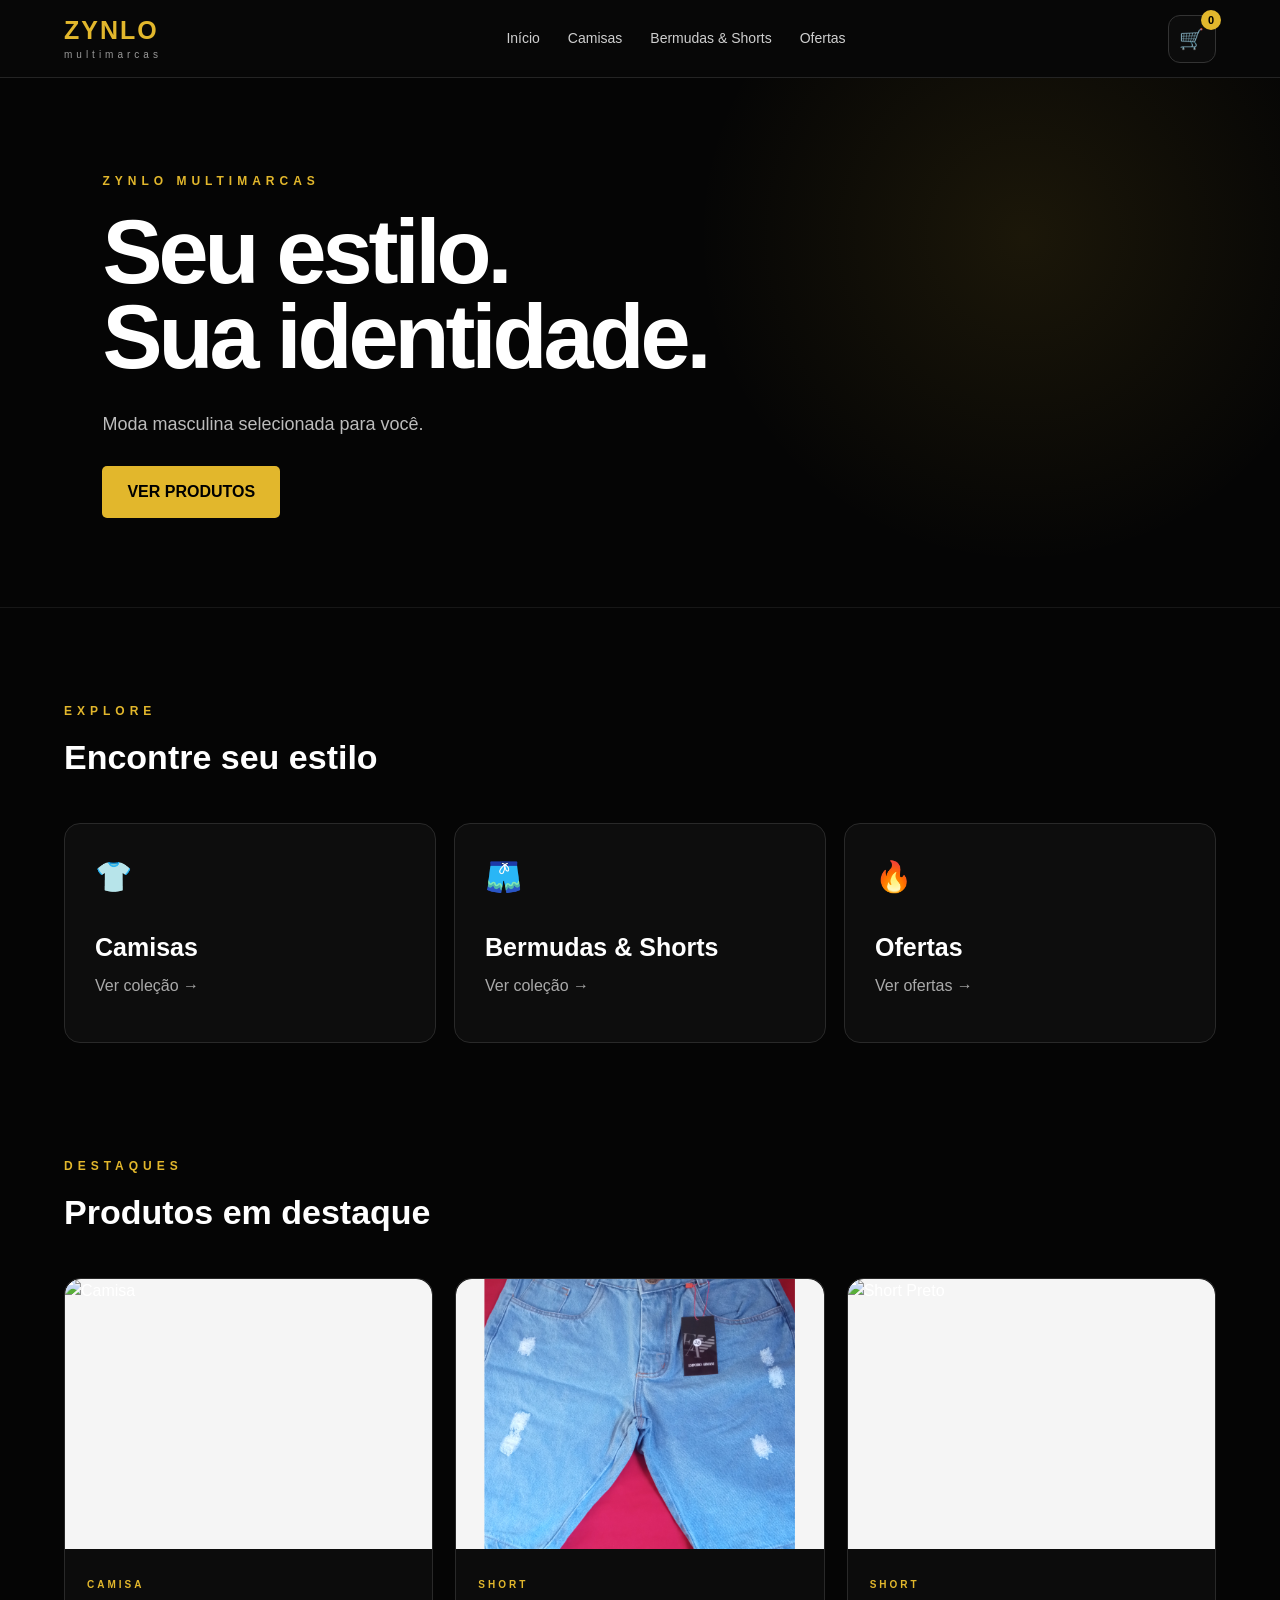
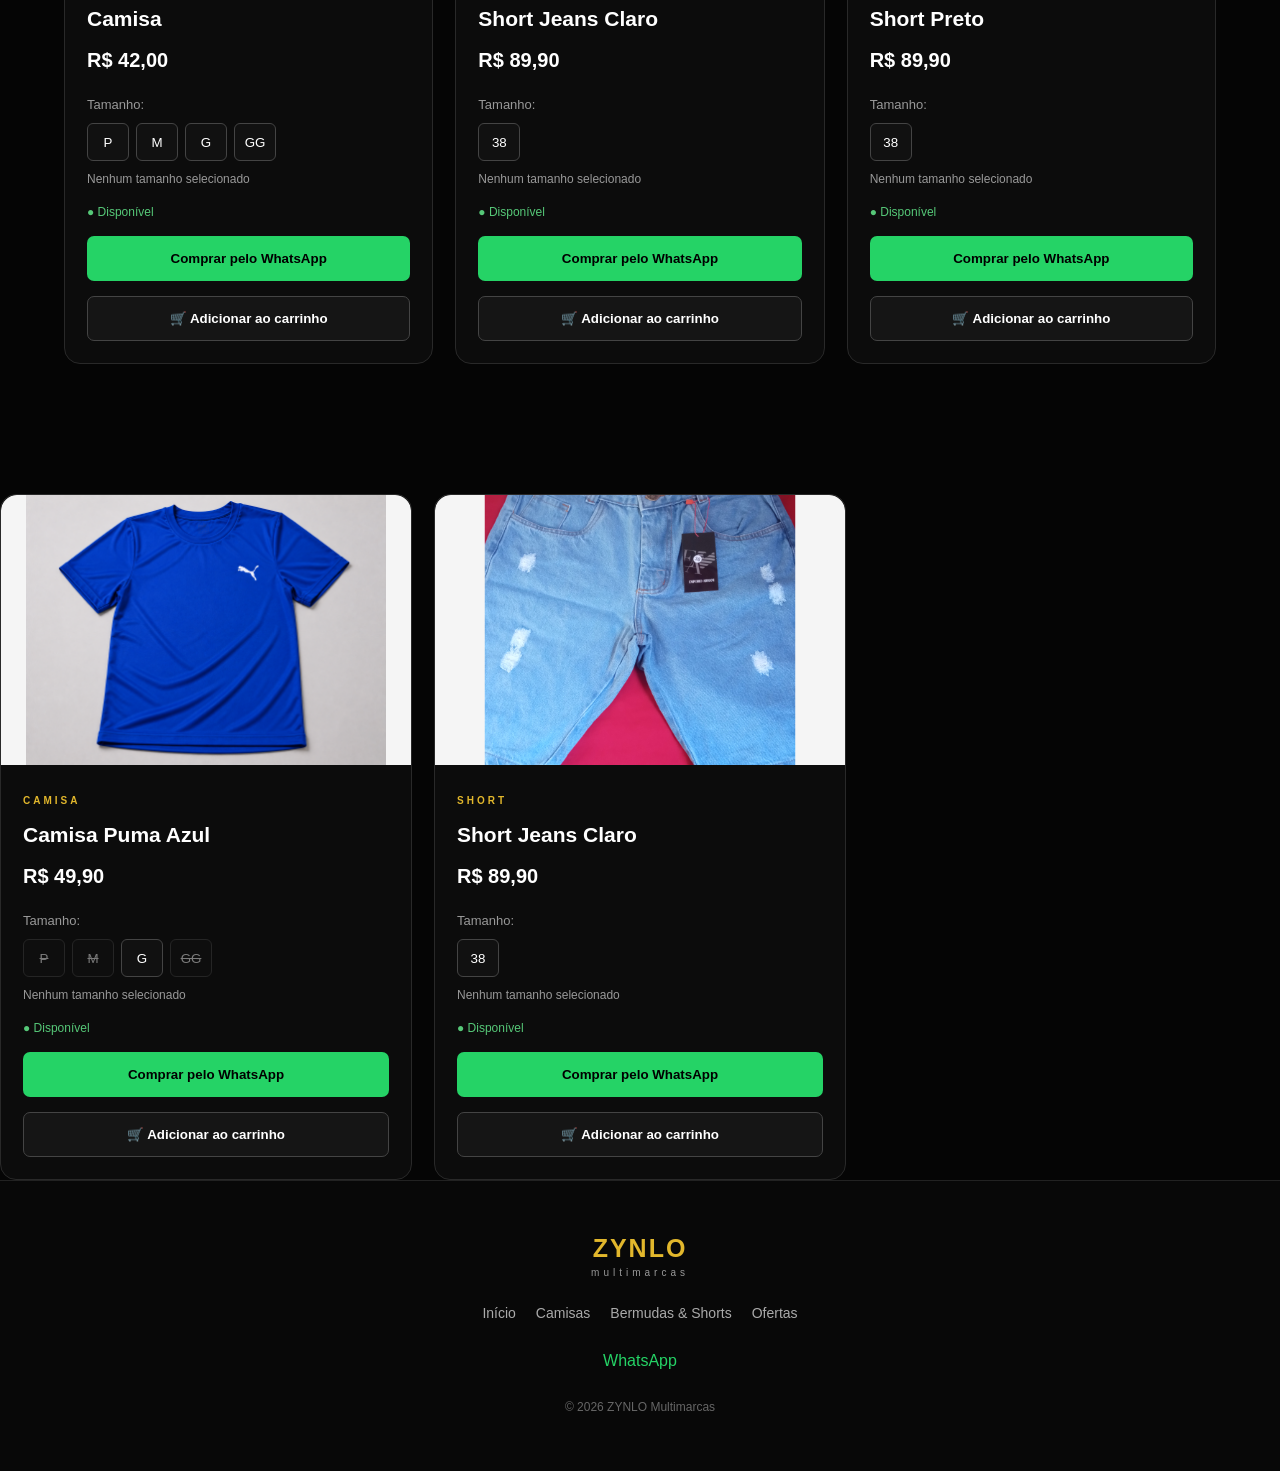
==== index.html @ 16038a13 "Update index.html" ====
<!DOCTYPE html>
<html lang="pt-BR">
<head>

    <meta charset="UTF-8">

    <meta
        name="viewport"
        content="width=device-width, initial-scale=1.0">

    <title>ZYNLO Multimarcas</title>

    <link rel="stylesheet" href="style.css">

</head>

<body>


<header class="topo">

    <a href="index.html" class="logo">

        <strong>ZYNLO</strong>

        <span>multimarcas</span>

    </a>


    <nav class="menu">

        <a href="index.html">
            Início
        </a>

        <a href="camisas.html">
            Camisas
        </a>

        <a href="bermudas.html">
            Bermudas & Shorts
        </a>

        <a href="ofertas.html">
            Ofertas
        </a>

    </nav>


    <button
        class="botao-carrinho"
        onclick="abrirCarrinho()">

        🛒

        <span id="contadorCarrinho">
            0
        </span>

    </button>

</header>


<main>


    <!-- HERO -->

    <section class="hero">

        <div class="hero-conteudo">

            <span class="mini-titulo">
                ZYNLO MULTIMARCAS
            </span>

            <h1>
                Seu estilo.<br>
                Sua identidade.
            </h1>

            <p>
                Moda masculina selecionada para você.
            </p>

            <a
                href="#produtos"
                class="botao-principal">

                VER PRODUTOS

            </a>

        </div>

    </section>



    <!-- CATEGORIAS -->

    <section class="secao">

        <div class="titulo-secao">

            <span>
                EXPLORE
            </span>

            <h2>
                Encontre seu estilo
            </h2>

        </div>


        <div class="categorias">


            <!-- CAMISAS -->

            <a
                href="camisas.html"
                class="categoria-card">

                <div class="icone">
                    👕
                </div>

                <h3>
                    Camisas
                </h3>

                <p>
                    Ver coleção →
                </p>

            </a>



            <!-- BERMUDAS -->

            <a
                href="bermudas.html"
                class="categoria-card">

                <div class="icone">
                    🩳
                </div>

                <h3>
                    Bermudas & Shorts
                </h3>

                <p>
                    Ver coleção →
                </p>

            </a>



            <!-- OFERTAS -->

            <a
                href="ofertas.html"
                class="categoria-card oferta-card">

                <div class="icone">
                    🔥
                </div>

                <h3>
                    Ofertas
                </h3>

                <p>
                    Ver ofertas →
                </p>

            </a>


        </div>

    </section>



    <!-- PRODUTOS EM DESTAQUE -->

    <section
    class="secao produtos-secao"
    id="produtos">

    <div class="titulo-secao">

        <span>
            DESTAQUES
        </span>

        <h2>
            Produtos em destaque
        </h2>

    </div>


    <div class="produtos-grid">


        <!-- CAMISA -->

        <article class="produto-card">

            <div class="produto-foto">

                <!-- TROQUE camisa.jpg PELA FOTO CORRETA -->
                <img
                    src="camisa.jpg"
                    alt="Camisa">

            </div>


            <div class="produto-info">

                <span class="produto-categoria">
                    CAMISA
                </span>

                <h3>
                    Camisa
                </h3>

                <strong class="produto-preco">
                    R$ 42,00
                </strong>


                <div class="tamanhos">

                    <span>
                        Tamanho:
                    </span>

                    <button
                        onclick="selecionarTamanho(
                            this,
                            'Camisa'
                        )">
                        P
                    </button>

                    <button
                        onclick="selecionarTamanho(
                            this,
                            'Camisa'
                        )">
                        M
                    </button>

                    <button
                        onclick="selecionarTamanho(
                            this,
                            'Camisa'
                        )">
                        G
                    </button>

                    <button
                        onclick="selecionarTamanho(
                            this,
                            'Camisa'
                        )">
                        GG
                    </button>

                </div>


                <p class="tamanho-escolhido">
                    Nenhum tamanho selecionado
                </p>


                <span class="disponivel">
                    ● Disponível
                </span>


                <button
                    class="botao-comprar"
                    onclick="comprarProduto(
                        'Camisa',
                        '42,00'
                    )">

                    Comprar pelo WhatsApp

                </button>


                <button
                    class="botao-carrinho-produto"
                    onclick="adicionarCarrinho(
                        'Camisa',
                        42.00,
                        'camisa.jpg'
                    )">

                    🛒 Adicionar ao carrinho

                </button>

            </div>

        </article>



        <!-- SHORT JEANS CLARO -->

        <article class="produto-card">

            <div class="produto-foto">

                <img
                    class="foto-short-claro"
                    src="short-jeans-claro.jpg"
                    alt="Short Jeans Claro">

            </div>


            <div class="produto-info">

                <span class="produto-categoria">
                    SHORT
                </span>

                <h3>
                    Short Jeans Claro
                </h3>

                <strong class="produto-preco">
                    R$ 89,90
                </strong>


                <div class="tamanhos">

                    <span>
                        Tamanho:
                    </span>

                    <button
                        onclick="selecionarTamanho(
                            this,
                            'Short Jeans Claro'
                        )">

                        38

                    </button>

                </div>


                <p class="tamanho-escolhido">
                    Nenhum tamanho selecionado
                </p>


                <span class="disponivel">
                    ● Disponível
                </span>


                <button
                    class="botao-comprar"
                    onclick="comprarProduto(
                        'Short Jeans Claro',
                        '89,90',
                        '38'
                    )">

                    Comprar pelo WhatsApp

                </button>


                <button
                    class="botao-carrinho-produto"
                    onclick="adicionarCarrinho(
                        'Short Jeans Claro',
                        89.90,
                        'short-jeans-claro.jpg',
                        '38'
                    )">

                    🛒 Adicionar ao carrinho

                </button>

            </div>

        </article>



        <!-- SHORT PRETO -->

        <article class="produto-card">

            <div class="produto-foto">

                <img
                    src="short-preto.jpg"
                    alt="Short Preto">

            </div>


            <div class="produto-info">

                <span class="produto-categoria">
                    SHORT
                </span>

                <h3>
                    Short Preto
                </h3>

                <strong class="produto-preco">
                    R$ 89,90
                </strong>


                <div class="tamanhos">

                    <span>
                        Tamanho:
                    </span>

                    <button
                        onclick="selecionarTamanho(
                            this,
                            'Short Preto'
                        )">

                        38

                    </button>

                </div>


                <p class="tamanho-escolhido">
                    Nenhum tamanho selecionado
                </p>


                <span class="disponivel">
                    ● Disponível
                </span>


                <button
                    class="botao-comprar"
                    onclick="comprarProduto(
                        'Short Preto',
                        '89,90',
                        '38'
                    )">

                    Comprar pelo WhatsApp

                </button>


                <button
                    class="botao-carrinho-produto"
                    onclick="adicionarCarrinho(
                        'Short Preto',
                        89.90,
                        'short-preto.jpg',
                        '38'
                    )">

                    🛒 Adicionar ao carrinho

                </button>

            </div>

        </article>


    </div>

    </section>



        <div class="produtos-grid">


            <!-- =========================
                 CAMISA PUMA
            ========================== -->

            <article class="produto-card">


                <div class="produto-foto">

                    <img
                        src="camisa-puma-azul.png"
                        alt="Camisa Puma Azul">

                </div>



                <div class="produto-info">


                    <span class="produto-categoria">
                        CAMISA
                    </span>


                    <h3>
                        Camisa Puma Azul
                    </h3>


                    <strong class="produto-preco">
                        R$ 49,90
                    </strong>



                    <div class="tamanhos">

                        <span>
                            Tamanho:
                        </span>


                        <button
                            onclick="tamanhoIndisponivel(this)"
                            class="tamanho-indisponivel">

                            P

                        </button>


                        <button
                            onclick="tamanhoIndisponivel(this)"
                            class="tamanho-indisponivel">

                            M

                        </button>


                        <button
                            onclick="selecionarTamanho(
                                this,
                                'Camisa Puma Azul'
                            )">

                            G

                        </button>


                        <button
                            onclick="tamanhoIndisponivel(this)"
                            class="tamanho-indisponivel">

                            GG

                        </button>

                    </div>



                    <p class="tamanho-escolhido">

                        Nenhum tamanho selecionado

                    </p>



                    <span class="disponivel">

                        ● Disponível

                    </span>



                    <button
                        class="botao-comprar"
                        onclick="comprarProduto(
                            'Camisa Puma Azul',
                            '49,90'
                        )">

                        Comprar pelo WhatsApp

                    </button>



                    <button
                        class="botao-carrinho-produto"
                        onclick="adicionarCarrinho(
                            'Camisa Puma Azul',
                            49.90,
                            'camisa-puma-azul.png'
                        )">

                        🛒 Adicionar ao carrinho

                    </button>


                </div>

            </article>



            <!-- =========================
                 SHORT JEANS CLARO
            ========================== -->

            <article class="produto-card">


                <div class="produto-foto">

                    <img class="foto-short-claro" src="short-jeans-claro.jpg" alt="Short Jeans Claro">

                </div>



                <div class="produto-info">


                    <span class="produto-categoria">
                        SHORT
                    </span>


                    <h3>
                        Short Jeans Claro
                    </h3>


                    <strong class="produto-preco">
                        R$ 89,90
                    </strong>



                    <div class="tamanhos">

                        <span>
                            Tamanho:
                        </span>


                        <button
                            onclick="selecionarTamanho(
                                this,
                                'Short Jeans Claro'
                            )">

                            38

                        </button>

                    </div>



                    <p class="tamanho-escolhido">

                        Nenhum tamanho selecionado

                    </p>



                    <span class="disponivel">

                        ● Disponível

                    </span>



                    <button
                        class="botao-comprar"
                        onclick="comprarProduto(
                            'Short Jeans Claro',
                            '89,90',
                            '38'
                        )">

                        Comprar pelo WhatsApp

                    </button>



                    <button
                        class="botao-carrinho-produto"
                        onclick="adicionarCarrinho(
                            'Short Jeans Claro',
                            89.90,
                            'short-jeans-claro.jpg',
                            '38'
                        )">

                        🛒 Adicionar ao carrinho

                    </button>


                </div>

            </article>


        </div>

    </section>

</main>



<!-- =========================
     FUNDO DO CARRINHO
========================== -->

<div
    id="fundoCarrinho"
    class="fundo-carrinho"
    onclick="fecharCarrinho()">
</div>



<!-- =========================
     CARRINHO
========================== -->

<aside
    id="carrinho"
    class="carrinho">


    <div class="carrinho-topo">

        <h2>
            Seu carrinho
        </h2>


        <button
            onclick="fecharCarrinho()">

            ✕

        </button>

    </div>



    <div
        id="listaCarrinho"
        class="lista-carrinho">

        <p class="carrinho-vazio">

            Seu carrinho está vazio.

        </p>

    </div>



    <div class="carrinho-final">


        <strong>

            Total:

            <span id="totalCarrinho">

                R$ 0,00

            </span>

        </strong>



        <button
            class="botao-comprar"
            onclick="finalizarCarrinho()">

            Comprar pelo WhatsApp

        </button>


    </div>

</aside>



<!-- =========================
     RODAPÉ
========================== -->

<footer class="rodape">


    <div class="logo">

        <strong>
            ZYNLO
        </strong>

        <span>
            multimarcas
        </span>

    </div>



    <div class="rodape-links">


        <a href="index.html">
            Início
        </a>


        <a href="camisas.html">
            Camisas
        </a>


        <a href="bermudas.html">
            Bermudas & Shorts
        </a>


        <a href="ofertas.html">
            Ofertas
        </a>


    </div>



    <a
        class="whatsapp-rodape"
        href="https://wa.me/5582994335034"
        target="_blank">

        WhatsApp

    </a>



    <p>
        © 2026 ZYNLO Multimarcas
    </p>


</footer>



<script src="game.js"></script>

</body>

</html>
---- style.css ----
* {
    margin: 0;
    padding: 0;
    box-sizing: border-box;
}


html {
    scroll-behavior: smooth;
}


body {
    background: #050505;
    color: #ffffff;
    font-family: Arial, Helvetica, sans-serif;
    line-height: 1.5;
}


a {
    color: inherit;
    text-decoration: none;
}


button {
    font-family: inherit;
}


/* =========================
   TOPO
========================= */

.topo {
    min-height: 78px;
    padding: 0 5%;
    display: flex;
    align-items: center;
    justify-content: space-between;
    gap: 25px;
    border-bottom: 1px solid #242424;
    background: #070707;
    position: sticky;
    top: 0;
    z-index: 50;
}


.logo {
    display: flex;
    flex-direction: column;
    line-height: 1;
    min-width: 120px;
}


.logo strong {
    color: #e2b72c;
    font-size: 25px;
    letter-spacing: 2px;
}


.logo span {
    margin-top: 7px;
    color: #999;
    font-size: 10px;
    letter-spacing: 4px;
    text-transform: lowercase;
}


.menu {
    display: flex;
    align-items: center;
    justify-content: center;
    gap: 28px;
}


.menu a {
    color: #cfcfcf;
    font-size: 14px;
    transition: .2s;
}


.menu a:hover,
.menu a.ativo {
    color: #e2b72c;
}


.botao-carrinho {
    width: 48px;
    height: 48px;
    border: 1px solid #333;
    border-radius: 12px;
    background: #0c0c0c;
    color: white;
    font-size: 20px;
    cursor: pointer;
    position: relative;
}


.botao-carrinho span {
    position: absolute;
    top: -6px;
    right: -6px;
    width: 20px;
    height: 20px;
    border-radius: 50%;
    background: #e2b72c;
    color: #000;
    font-size: 11px;
    display: flex;
    align-items: center;
    justify-content: center;
    font-weight: bold;
}


/* =========================
   HERO
========================= */

.hero {
    min-height: 530px;
    display: flex;
    align-items: center;
    padding: 70px 8%;
    border-bottom: 1px solid #171717;
    background:
        radial-gradient(
            circle at 80% 30%,
            rgba(226,183,44,.10),
            transparent 30%
        );
}


.hero-conteudo {
    max-width: 700px;
}


.mini-titulo {
    color: #e2b72c;
    font-size: 12px;
    font-weight: bold;
    letter-spacing: 5px;
}


.hero h1 {
    margin-top: 18px;
    font-size: clamp(48px, 8vw, 90px);
    line-height: .95;
    letter-spacing: -4px;
}


.hero p {
    margin-top: 30px;
    color: #bcbcbc;
    font-size: 18px;
}


.botao-principal {
    display: inline-block;
    margin-top: 28px;
    padding: 14px 25px;
    background: #e2b72c;
    color: #000;
    font-weight: bold;
    border-radius: 5px;
    transition: .2s;
}


.botao-principal:hover {
    transform: translateY(-2px);
    background: #f0c83d;
}


/* =========================
   SEÇÕES
========================= */

.secao {
    width: min(1200px, 90%);
    margin: auto;
    padding: 90px 0;
}


.titulo-secao span {
    color: #e2b72c;
    font-size: 12px;
    font-weight: bold;
    letter-spacing: 5px;
}


.titulo-secao h2 {
    margin-top: 10px;
    font-size: 34px;
}


/* =========================
   CATEGORIAS
========================= */

.categorias {
    margin-top: 40px;
    display: grid;
    grid-template-columns: repeat(3, 1fr);
    gap: 18px;
}


.categoria-card {
    min-height: 220px;
    padding: 30px;
    border: 1px solid #292929;
    border-radius: 16px;
    background: #0d0d0d;
    transition: .25s;
}


.categoria-card:hover {
    border-color: #e2b72c;
    transform: translateY(-4px);
}


.categoria-card .icone {
    font-size: 30px;
}


.categoria-card h3 {
    margin-top: 30px;
    font-size: 25px;
}


.categoria-card p {
    margin-top: 7px;
    color: #aaa;
}


.oferta-card:hover {
    border-color: #e2b72c;
}


/* =========================
   PRODUTOS
========================= */

.produtos-secao {
    padding-top: 20px;
}


.produtos-grid {
    margin-top: 40px;
    display: grid;
    grid-template-columns: repeat(3, 1fr);
    gap: 22px;
}


.produto-card {
    overflow: hidden;
    border: 1px solid #292929;
    border-radius: 16px;
    background: #0c0c0c;
}

.produto-foto {
    width: 100%;
    height: 270px;
    background: #f5f5f5;
    border-radius: 16px 16px 0 0;
    overflow: hidden;
    display: flex;
    align-items: center;
    justify-content: center;
}

.produto-foto img {
    width: 100%;
    height: 100%;
    object-fit: contain;
    object-position: center;
    display: block;
}
}


.produto-foto img {
    width: 100%;
    height: 100%;
    display: block;
    object-fit: contain;
    transition: .3s;
}


.produto-card:hover .produto-foto img {
    transform: scale(1.03);
}


.produto-info {
    padding: 22px;
}


.produto-categoria {
    color: #e2b72c;
    font-size: 10px;
    letter-spacing: 3px;
    font-weight: bold;
}


.produto-info h3 {
    margin-top: 8px;
    font-size: 21px;
}


.produto-preco {
    display: block;
    margin-top: 10px;
    font-size: 20px;
}


.tamanhos {
    margin-top: 20px;
    display: flex;
    align-items: center;
    flex-wrap: wrap;
    gap: 7px;
}


.tamanhos span {
    width: 100%;
    color: #999;
    font-size: 13px;
    margin-bottom: 2px;
}


.tamanhos button {
    min-width: 42px;
    height: 38px;
    border: 1px solid #444;
    background: #111;
    color: white;
    border-radius: 6px;
    cursor: pointer;
}


.tamanhos button:hover,
.tamanhos button.selecionado {
    background: #e2b72c;
    border-color: #e2b72c;
    color: #000;
}


.tamanho-escolhido {
    margin-top: 9px;
    color: #999;
    font-size: 12px;
}


.disponivel {
    display: block;
    margin-top: 15px;
    color: #56c878;
    font-size: 12px;
}


.botao-comprar,
.botao-carrinho-produto {
    width: 100%;
    margin-top: 15px;
    min-height: 45px;
    border-radius: 7px;
    cursor: pointer;
    font-weight: bold;
}


.botao-comprar {
    border: 0;
    background: #25d366;
    color: #000;
}


.botao-comprar:hover {
    background: #45df7c;
}


.botao-carrinho-produto {
    border: 1px solid #444;
    background: #151515;
    color: white;
}


.botao-carrinho-produto:hover {
    border-color: #e2b72c;
    color: #e2b72c;
}


/* =========================
   PÁGINAS INTERNAS
========================= */

.pagina-topo {
    width: min(1200px, 90%);
    margin: auto;
    padding: 90px 0 40px;
}


.pagina-topo span {
    color: #e2b72c;
    font-size: 12px;
    font-weight: bold;
    letter-spacing: 5px;
}


.pagina-topo h1 {
    margin-top: 15px;
    font-size: clamp(45px, 8vw, 75px);
    line-height: 1;
}


.pagina-topo p {
    margin-top: 18px;
    color: #aaa;
    font-size: 17px;
}


/* =========================
   SEM PRODUTOS
========================= */

.sem-produtos {
    min-height: 350px;
    border: 1px solid #292929;
    border-radius: 16px;
    background: #0c0c0c;
    display: flex;
    flex-direction: column;
    align-items: center;
    justify-content: center;
    text-align: center;
    padding: 40px;
}


.sem-produtos > div {
    font-size: 50px;
}


.sem-produtos h2 {
    margin-top: 20px;
}


.sem-produtos p {
    max-width: 500px;
    margin-top: 10px;
    color: #999;
}


/* =========================
   CARRINHO
========================= */

.fundo-carrinho {
    position: fixed;
    inset: 0;
    background: rgba(0,0,0,.65);
    z-index: 100;
    display: none;
}


.fundo-carrinho.aberto {
    display: block;
}


.carrinho {
    position: fixed;
    right: -420px;
    top: 0;
    width: min(400px, 90%);
    height: 100vh;
    background: #0c0c0c;
    border-left: 1px solid #333;
    z-index: 110;
    display: flex;
    flex-direction: column;
    transition: .3s;
}


.carrinho.aberto {
    right: 0;
}


.carrinho-topo {
    padding: 22px;
    display: flex;
    justify-content: space-between;
    align-items: center;
    border-bottom: 1px solid #292929;
}


.carrinho-topo h2 {
    font-size: 22px;
}


.carrinho-topo button {
    background: transparent;
    border: 0;
    color: white;
    font-size: 22px;
    cursor: pointer;
}


.lista-carrinho {
    flex: 1;
    overflow-y: auto;
    padding: 20px;
}


.carrinho-vazio {
    color: #888;
    text-align: center;
    margin-top: 50px;
}


.item-carrinho {
    display: flex;
    gap: 12px;
    padding: 12px 0;
    border-bottom: 1px solid #292929;
}


.item-carrinho img {
    width: 70px;
    height: 70px;
    object-fit: contain;
    background: white;
    border-radius: 7px;
}


.item-carrinho-info {
    flex: 1;
}


.item-carrinho-info h4 {
    font-size: 14px;
}


.item-carrinho-info p {
    margin-top: 5px;
    color: #aaa;
    font-size: 13px;
}


.remover-item {
    border: 0;
    background: transparent;
    color: #ff5555;
    cursor: pointer;
}


.carrinho-final {
    padding: 20px;
    border-top: 1px solid #292929;
}


.carrinho-final strong {
    display: flex;
    justify-content: space-between;
}


/* =========================
   RODAPÉ
========================= */

.rodape {
    padding: 55px 5%;
    border-top: 1px solid #222;
    background: #080808;
    text-align: center;
}


.rodape .logo {
    margin: auto;
    width: fit-content;
}


.rodape-links {
    margin-top: 25px;
    display: flex;
    justify-content: center;
    flex-wrap: wrap;
    gap: 20px;
}


.rodape-links a {
    color: #aaa;
    font-size: 14px;
}


.rodape-links a:hover {
    color: #e2b72c;
}


.whatsapp-rodape {
    display: inline-block;
    margin-top: 25px;
    color: #25d366;
}


.rodape > p {
    margin-top: 25px;
    color: #666;
    font-size: 12px;
}


/* =========================
   RESPONSIVO
========================= */

@media (max-width: 850px) {

    .topo {
        padding: 15px 5%;
        flex-wrap: wrap;
    }


    .menu {
        order: 3;
        width: 100%;
        overflow-x: auto;
        justify-content: flex-start;
        padding-bottom: 5px;
        gap: 22px;
    }


    .menu a {
        white-space: nowrap;
    }


    .hero {
        min-height: 500px;
        padding: 60px 7%;
    }


    .categorias {
        grid-template-columns: 1fr;
    }


    .produtos-grid {
        grid-template-columns: repeat(2, 1fr);
    }

}


@media (max-width: 560px) {

    .logo strong {
        font-size: 21px;
    }


    .hero h1 {
        font-size: 52px;
        letter-spacing: -3px;
    }


    .hero p {
        font-size: 16px;
    }


    .secao {
        padding: 65px 0;
    }


    .titulo-secao h2 {
        font-size: 29px;
    }


    .produtos-grid {
        grid-template-columns: 1fr;
    }


    .produto-foto {
        aspect-ratio: 1 / 1;
    }


    .pagina-topo {
        padding-top: 65px;
    }

}
/* Tamanhos indisponíveis */
.tamanho-indisponivel {
    opacity: 0.45;
    text-decoration: line-through;
    cursor: not-allowed;
        }

.foto-short-claro {
    transform: rotate(-90deg) scale(1.15);
}
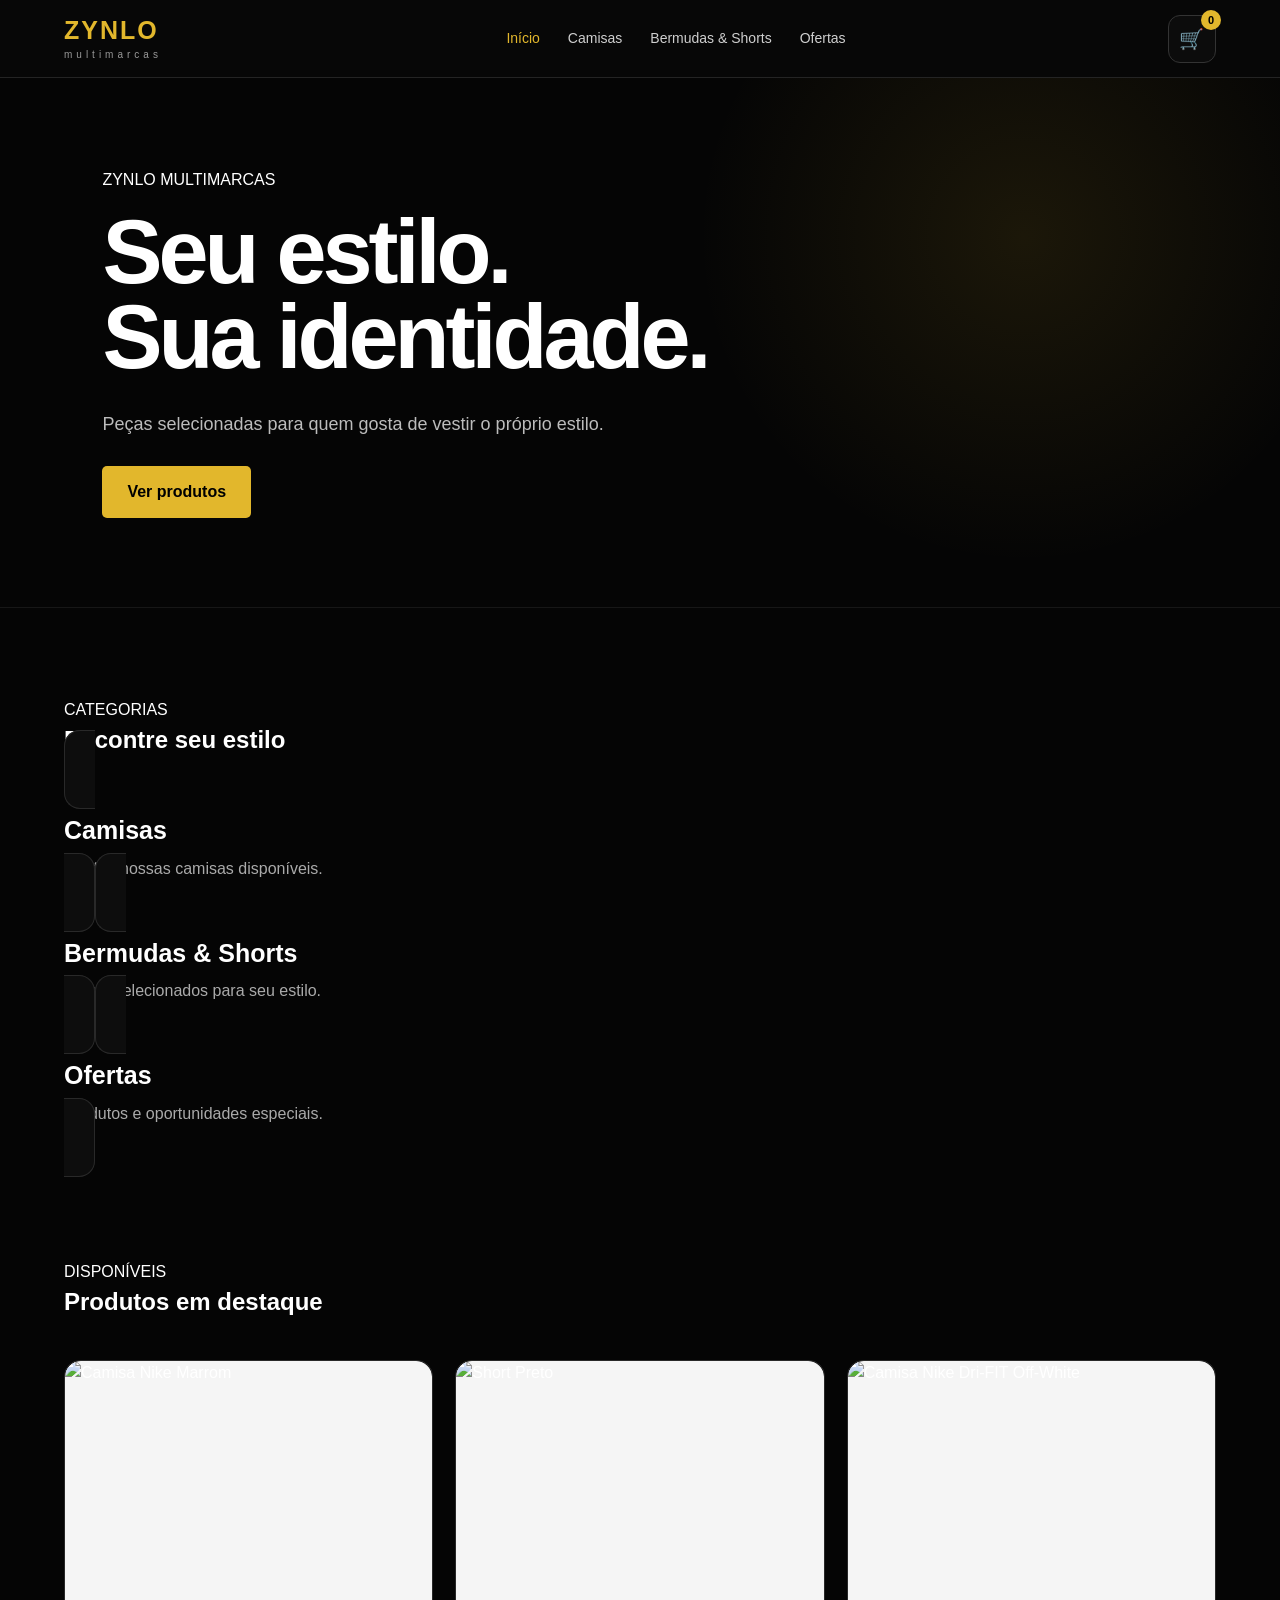
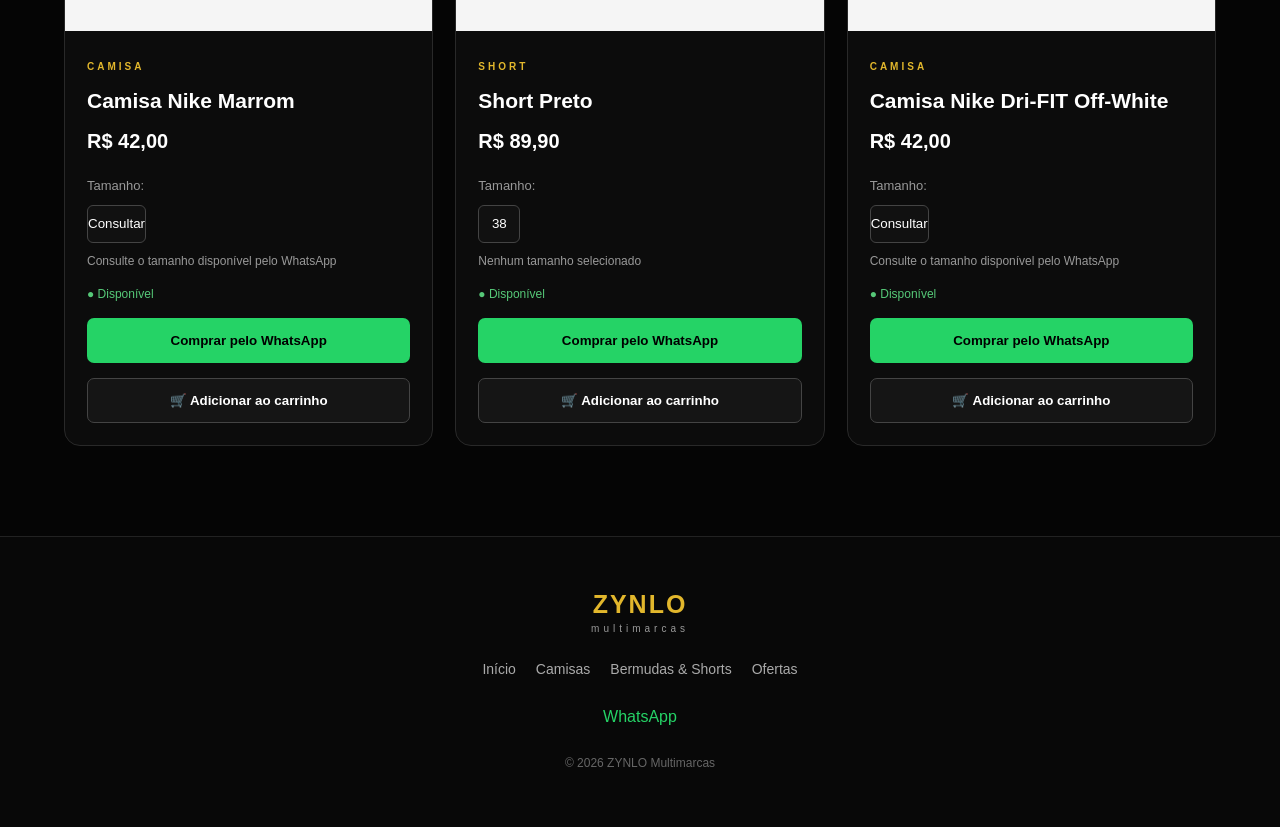
==== commit 1a7be30f: "Update index.html" ====
--- a/index.html
+++ b/index.html
@@ -1,6 +1,6 @@
-
-    <!DOCTYPE html>
+<!DOCTYPE html>
 <html lang="pt-BR">
+
 <head>
 
     <meta charset="UTF-8">
@@ -9,907 +9,736 @@
         name="viewport"
         content="width=device-width, initial-scale=1.0">
 
-    <title>ZYNLO Multimarcas</title>
-
-    <link rel="stylesheet" href="style.css">
+    <title>
+        ZYNLO Multimarcas
+    </title>
+
+    <link
+        rel="stylesheet"
+        href="style.css">
 
 </head>
 
 <body>
 
 
-<header class="topo">
-
-    <a href="index.html" class="logo">
-
-        <strong>ZYNLO</strong>
-
-        <span>multimarcas</span>
-
-    </a>
-
-
-    <nav class="menu">
-
-        <a href="index.html">
-            Início
+    <!-- =========================
+         TOPO
+    ========================== -->
+
+    <header class="topo">
+
+
+        <a
+            href="index.html"
+            class="logo">
+
+            <strong>
+                ZYNLO
+            </strong>
+
+            <span>
+                multimarcas
+            </span>
+
         </a>
 
-        <a href="camisas.html">
-            Camisas
+
+
+        <nav class="menu">
+
+
+            <a
+                href="index.html"
+                class="ativo">
+
+                Início
+
+            </a>
+
+
+            <a href="camisas.html">
+                Camisas
+            </a>
+
+
+            <a href="bermudas.html">
+                Bermudas & Shorts
+            </a>
+
+
+            <a href="ofertas.html">
+                Ofertas
+            </a>
+
+
+        </nav>
+
+
+
+        <button
+            class="botao-carrinho"
+            onclick="abrirCarrinho()">
+
+            🛒
+
+            <span id="contadorCarrinho">
+                0
+            </span>
+
+        </button>
+
+
+    </header>
+
+
+
+    <!-- =========================
+         HERO
+    ========================== -->
+
+    <main>
+
+
+        <section class="hero">
+
+
+            <div class="hero-conteudo">
+
+
+                <span>
+                    ZYNLO MULTIMARCAS
+                </span>
+
+
+                <h1>
+                    Seu estilo.<br>
+                    Sua identidade.
+                </h1>
+
+
+                <p>
+                    Peças selecionadas para quem gosta de
+                    vestir o próprio estilo.
+                </p>
+
+
+                <a
+                    href="camisas.html"
+                    class="botao-principal">
+
+                    Ver produtos
+
+                </a>
+
+
+            </div>
+
+
+        </section>
+
+
+
+        <!-- =========================
+             CATEGORIAS
+        ========================== -->
+
+        <section class="secao">
+
+
+            <div class="secao-topo">
+
+                <span>
+                    CATEGORIAS
+                </span>
+
+                <h2>
+                    Encontre seu estilo
+                </h2>
+
+            </div>
+
+
+
+            <div class="categorias-grid">
+
+
+                <a
+                    href="camisas.html"
+                    class="categoria-card">
+
+                    <h3>
+                        Camisas
+                    </h3>
+
+                    <p>
+                        Confira nossas camisas disponíveis.
+                    </p>
+
+                </a>
+
+
+
+                <a
+                    href="bermudas.html"
+                    class="categoria-card">
+
+                    <h3>
+                        Bermudas & Shorts
+                    </h3>
+
+                    <p>
+                        Shorts selecionados para seu estilo.
+                    </p>
+
+                </a>
+
+
+
+                <a
+                    href="ofertas.html"
+                    class="categoria-card">
+
+                    <h3>
+                        Ofertas
+                    </h3>
+
+                    <p>
+                        Produtos e oportunidades especiais.
+                    </p>
+
+                </a>
+
+
+            </div>
+
+
+        </section>
+
+
+
+        <!-- =========================
+             PRODUTOS EM DESTAQUE
+        ========================== -->
+
+        <section class="secao produtos-secao">
+
+
+            <div class="secao-topo">
+
+
+                <span>
+                    DISPONÍVEIS
+                </span>
+
+
+                <h2>
+                    Produtos em destaque
+                </h2>
+
+
+            </div>
+
+
+
+            <div class="produtos-grid">
+
+
+                <!-- =========================
+                     CAMISA NIKE MARROM
+                ========================== -->
+
+                <article class="produto-card">
+
+
+                    <div class="produto-foto">
+
+                        <img
+                            src="camisa-nike-marrom.png"
+                            alt="Camisa Nike Marrom">
+
+                    </div>
+
+
+
+                    <div class="produto-info">
+
+
+                        <span class="produto-categoria">
+                            CAMISA
+                        </span>
+
+
+                        <h3>
+                            Camisa Nike Marrom
+                        </h3>
+
+
+                        <strong class="produto-preco">
+                            R$ 42,00
+                        </strong>
+
+
+
+                        <div class="tamanhos">
+
+
+                            <span>
+                                Tamanho:
+                            </span>
+
+
+                            <button
+                                onclick="comprarProduto(
+                                    'Camisa Nike Marrom',
+                                    '42,00'
+                                )">
+
+                                Consultar
+
+                            </button>
+
+
+                        </div>
+
+
+
+                        <p class="tamanho-escolhido">
+
+                            Consulte o tamanho disponível pelo WhatsApp
+
+                        </p>
+
+
+
+                        <span class="disponivel">
+
+                            ● Disponível
+
+                        </span>
+
+
+
+                        <button
+                            class="botao-comprar"
+                            onclick="comprarProduto(
+                                'Camisa Nike Marrom',
+                                '42,00'
+                            )">
+
+                            Comprar pelo WhatsApp
+
+                        </button>
+
+
+
+                        <button
+                            class="botao-carrinho-produto"
+                            onclick="adicionarCarrinho(
+                                'Camisa Nike Marrom',
+                                42.00,
+                                'camisa-nike-marrom.png'
+                            )">
+
+                            🛒 Adicionar ao carrinho
+
+                        </button>
+
+
+                    </div>
+
+                </article>
+
+
+
+                <!-- =========================
+                     SHORT PRETO
+                ========================== -->
+
+                <article class="produto-card">
+
+
+                    <div class="produto-foto">
+
+                        <img
+                            src="short-preto.jpg"
+                            alt="Short Preto">
+
+                    </div>
+
+
+
+                    <div class="produto-info">
+
+
+                        <span class="produto-categoria">
+                            SHORT
+                        </span>
+
+
+                        <h3>
+                            Short Preto
+                        </h3>
+
+
+                        <strong class="produto-preco">
+                            R$ 89,90
+                        </strong>
+
+
+
+                        <div class="tamanhos">
+
+
+                            <span>
+                                Tamanho:
+                            </span>
+
+
+                            <button
+                                onclick="selecionarTamanho(
+                                    this,
+                                    'Short Preto'
+                                )">
+
+                                38
+
+                            </button>
+
+
+                        </div>
+
+
+
+                        <p class="tamanho-escolhido">
+
+                            Nenhum tamanho selecionado
+
+                        </p>
+
+
+
+                        <span class="disponivel">
+
+                            ● Disponível
+
+                        </span>
+
+
+
+                        <button
+                            class="botao-comprar"
+                            onclick="comprarProduto(
+                                'Short Preto',
+                                '89,90',
+                                '38'
+                            )">
+
+                            Comprar pelo WhatsApp
+
+                        </button>
+
+
+
+                        <button
+                            class="botao-carrinho-produto"
+                            onclick="adicionarCarrinho(
+                                'Short Preto',
+                                89.90,
+                                'short-preto.jpg',
+                                '38'
+                            )">
+
+                            🛒 Adicionar ao carrinho
+
+                        </button>
+
+
+                    </div>
+
+                </article>
+
+
+
+                <!-- =========================
+                     CAMISA NIKE DRI-FIT OFF-WHITE
+                ========================== -->
+
+                <article class="produto-card">
+
+
+                    <div class="produto-foto">
+
+                        <img
+                            src="camisa-nike-offwhite.png"
+                            alt="Camisa Nike Dri-FIT Off-White">
+
+                    </div>
+
+
+
+                    <div class="produto-info">
+
+
+                        <span class="produto-categoria">
+                            CAMISA
+                        </span>
+
+
+                        <h3>
+                            Camisa Nike Dri-FIT Off-White
+                        </h3>
+
+
+                        <strong class="produto-preco">
+                            R$ 42,00
+                        </strong>
+
+
+
+                        <div class="tamanhos">
+
+
+                            <span>
+                                Tamanho:
+                            </span>
+
+
+                            <button
+                                onclick="comprarProduto(
+                                    'Camisa Nike Dri-FIT Off-White',
+                                    '42,00'
+                                )">
+
+                                Consultar
+
+                            </button>
+
+
+                        </div>
+
+
+
+                        <p class="tamanho-escolhido">
+
+                            Consulte o tamanho disponível pelo WhatsApp
+
+                        </p>
+
+
+
+                        <span class="disponivel">
+
+                            ● Disponível
+
+                        </span>
+
+
+
+                        <button
+                            class="botao-comprar"
+                            onclick="comprarProduto(
+                                'Camisa Nike Dri-FIT Off-White',
+                                '42,00'
+                            )">
+
+                            Comprar pelo WhatsApp
+
+                        </button>
+
+
+
+                        <button
+                            class="botao-carrinho-produto"
+                            onclick="adicionarCarrinho(
+                                'Camisa Nike Dri-FIT Off-White',
+                                42.00,
+                                'camisa-nike-offwhite.png'
+                            )">
+
+                            🛒 Adicionar ao carrinho
+
+                        </button>
+
+
+                    </div>
+
+                </article>
+
+
+            </div>
+
+
+        </section>
+
+
+    </main>
+
+
+
+    <!-- =========================
+         FUNDO DO CARRINHO
+    ========================== -->
+
+    <div
+        id="fundoCarrinho"
+        class="fundo-carrinho"
+        onclick="fecharCarrinho()">
+    </div>
+
+
+
+    <!-- =========================
+         CARRINHO
+    ========================== -->
+
+    <aside
+        id="carrinho"
+        class="carrinho">
+
+
+        <div class="carrinho-topo">
+
+
+            <h2>
+                Seu carrinho
+            </h2>
+
+
+            <button
+                onclick="fecharCarrinho()">
+
+                ✕
+
+            </button>
+
+
+        </div>
+
+
+
+        <div
+            id="listaCarrinho"
+            class="lista-carrinho">
+
+
+            <p class="carrinho-vazio">
+
+                Seu carrinho está vazio.
+
+            </p>
+
+
+        </div>
+
+
+
+        <div class="carrinho-final">
+
+
+            <strong>
+
+                Total:
+
+                <span id="totalCarrinho">
+
+                    R$ 0,00
+
+                </span>
+
+            </strong>
+
+
+
+            <button
+                class="botao-comprar"
+                onclick="finalizarCarrinho()">
+
+                Comprar pelo WhatsApp
+
+            </button>
+
+
+        </div>
+
+
+    </aside>
+
+
+
+    <!-- =========================
+         RODAPÉ
+    ========================== -->
+
+    <footer class="rodape">
+
+
+        <div class="logo">
+
+
+            <strong>
+                ZYNLO
+            </strong>
+
+
+            <span>
+                multimarcas
+            </span>
+
+
+        </div>
+
+
+
+        <div class="rodape-links">
+
+
+            <a href="index.html">
+                Início
+            </a>
+
+
+            <a href="camisas.html">
+                Camisas
+            </a>
+
+
+            <a href="bermudas.html">
+                Bermudas & Shorts
+            </a>
+
+
+            <a href="ofertas.html">
+                Ofertas
+            </a>
+
+
+        </div>
+
+
+
+        <a
+            class="whatsapp-rodape"
+            href="https://wa.me/5582994335034"
+            target="_blank">
+
+            WhatsApp
+
         </a>
 
-        <a href="bermudas.html">
-            Bermudas & Shorts
-        </a>
-
-        <a href="ofertas.html">
-            Ofertas
-        </a>
-
-    </nav>
-
-
-    <button
-        class="botao-carrinho"
-        onclick="abrirCarrinho()">
-
-        🛒
-
-        <span id="contadorCarrinho">
-            0
-        </span>
-
-    </button>
-
-</header>
-
-
-<main>
-
-
-    <!-- HERO -->
-
-    <section class="hero">
-
-        <div class="hero-conteudo">
-
-            <span class="mini-titulo">
-                ZYNLO MULTIMARCAS
-            </span>
-
-            <h1>
-                Seu estilo.<br>
-                Sua identidade.
-            </h1>
-
-            <p>
-                Moda masculina selecionada para você.
-            </p>
-
-            <a
-                href="#produtos"
-                class="botao-principal">
-
-                VER PRODUTOS
-
-            </a>
-
-        </div>
-
-    </section>
-
-
-
-    <!-- CATEGORIAS -->
-
-    <section class="secao">
-
-        <div class="titulo-secao">
-
-            <span>
-                EXPLORE
-            </span>
-
-            <h2>
-                Encontre seu estilo
-            </h2>
-
-        </div>
-
-
-        <div class="categorias">
-
-
-            <!-- CAMISAS -->
-
-            <a
-                href="camisas.html"
-                class="categoria-card">
-
-                <div class="icone">
-                    👕
-                </div>
-
-                <h3>
-                    Camisas
-                </h3>
-
-                <p>
-                    Ver coleção →
-                </p>
-
-            </a>
-
-
-
-            <!-- BERMUDAS -->
-
-            <a
-                href="bermudas.html"
-                class="categoria-card">
-
-                <div class="icone">
-                    🩳
-                </div>
-
-                <h3>
-                    Bermudas & Shorts
-                </h3>
-
-                <p>
-                    Ver coleção →
-                </p>
-
-            </a>
-
-
-
-            <!-- OFERTAS -->
-
-            <a
-                href="ofertas.html"
-                class="categoria-card oferta-card">
-
-                <div class="icone">
-                    🔥
-                </div>
-
-                <h3>
-                    Ofertas
-                </h3>
-
-                <p>
-                    Ver ofertas →
-                </p>
-
-            </a>
-
-
-        </div>
-
-    </section>
-
-
-
-    <!-- PRODUTOS EM DESTAQUE -->
-
-    <section
-    class="secao produtos-secao"
-    id="produtos">
-
-    <div class="titulo-secao">
-
-        <span>
-            DESTAQUES
-        </span>
-
-        <h2>
-            Produtos em destaque
-        </h2>
-
-    </div>
-
-
-    <div class="produtos-grid">
-
-
-        <!-- CAMISA -->
-
-        <article class="produto-card">
-
-            <div class="produto-foto">
-
-                <!-- TROQUE camisa.jpg PELA FOTO CORRETA -->
-                <img
-                    src="camisa.jpg"
-                    alt="Camisa">
-
-            </div>
-
-
-            <div class="produto-info">
-
-                <span class="produto-categoria">
-                    CAMISA
-                </span>
-
-                <h3>
-                    Camisa
-                </h3>
-
-                <strong class="produto-preco">
-                    R$ 42,00
-                </strong>
-
-
-                <div class="tamanhos">
-
-                    <span>
-                        Tamanho:
-                    </span>
-
-                    <button
-                        onclick="selecionarTamanho(
-                            this,
-                            'Camisa'
-                        )">
-                        P
-                    </button>
-
-                    <button
-                        onclick="selecionarTamanho(
-                            this,
-                            'Camisa'
-                        )">
-                        M
-                    </button>
-
-                    <button
-                        onclick="selecionarTamanho(
-                            this,
-                            'Camisa'
-                        )">
-                        G
-                    </button>
-
-                    <button
-                        onclick="selecionarTamanho(
-                            this,
-                            'Camisa'
-                        )">
-                        GG
-                    </button>
-
-                </div>
-
-
-                <p class="tamanho-escolhido">
-                    Nenhum tamanho selecionado
-                </p>
-
-
-                <span class="disponivel">
-                    ● Disponível
-                </span>
-
-
-                <button
-                    class="botao-comprar"
-                    onclick="comprarProduto(
-                        'Camisa',
-                        '42,00'
-                    )">
-
-                    Comprar pelo WhatsApp
-
-                </button>
-
-
-                <button
-                    class="botao-carrinho-produto"
-                    onclick="adicionarCarrinho(
-                        'Camisa',
-                        42.00,
-                        'camisa.jpg'
-                    )">
-
-                    🛒 Adicionar ao carrinho
-
-                </button>
-
-            </div>
-
-        </article>
-
-
-
-        <!-- SHORT JEANS CLARO -->
-
-        <article class="produto-card">
-
-            <div class="produto-foto">
-
-                <img
-                    class="foto-short-claro"
-                    src="short-jeans-claro.jpg"
-                    alt="Short Jeans Claro">
-
-            </div>
-
-
-            <div class="produto-info">
-
-                <span class="produto-categoria">
-                    SHORT
-                </span>
-
-                <h3>
-                    Short Jeans Claro
-                </h3>
-
-                <strong class="produto-preco">
-                    R$ 89,90
-                </strong>
-
-
-                <div class="tamanhos">
-
-                    <span>
-                        Tamanho:
-                    </span>
-
-                    <button
-                        onclick="selecionarTamanho(
-                            this,
-                            'Short Jeans Claro'
-                        )">
-
-                        38
-
-                    </button>
-
-                </div>
-
-
-                <p class="tamanho-escolhido">
-                    Nenhum tamanho selecionado
-                </p>
-
-
-                <span class="disponivel">
-                    ● Disponível
-                </span>
-
-
-                <button
-                    class="botao-comprar"
-                    onclick="comprarProduto(
-                        'Short Jeans Claro',
-                        '89,90',
-                        '38'
-                    )">
-
-                    Comprar pelo WhatsApp
-
-                </button>
-
-
-                <button
-                    class="botao-carrinho-produto"
-                    onclick="adicionarCarrinho(
-                        'Short Jeans Claro',
-                        89.90,
-                        'short-jeans-claro.jpg',
-                        '38'
-                    )">
-
-                    🛒 Adicionar ao carrinho
-
-                </button>
-
-            </div>
-
-        </article>
-
-
-
-        <!-- SHORT PRETO -->
-
-        <article class="produto-card">
-
-            <div class="produto-foto">
-
-                <img
-                    src="short-preto.jpg"
-                    alt="Short Preto">
-
-            </div>
-
-
-            <div class="produto-info">
-
-                <span class="produto-categoria">
-                    SHORT
-                </span>
-
-                <h3>
-                    Short Preto
-                </h3>
-
-                <strong class="produto-preco">
-                    R$ 89,90
-                </strong>
-
-
-                <div class="tamanhos">
-
-                    <span>
-                        Tamanho:
-                    </span>
-
-                    <button
-                        onclick="selecionarTamanho(
-                            this,
-                            'Short Preto'
-                        )">
-
-                        38
-
-                    </button>
-
-                </div>
-
-
-                <p class="tamanho-escolhido">
-                    Nenhum tamanho selecionado
-                </p>
-
-
-                <span class="disponivel">
-                    ● Disponível
-                </span>
-
-
-                <button
-                    class="botao-comprar"
-                    onclick="comprarProduto(
-                        'Short Preto',
-                        '89,90',
-                        '38'
-                    )">
-
-                    Comprar pelo WhatsApp
-
-                </button>
-
-
-                <button
-                    class="botao-carrinho-produto"
-                    onclick="adicionarCarrinho(
-                        'Short Preto',
-                        89.90,
-                        'short-preto.jpg',
-                        '38'
-                    )">
-
-                    🛒 Adicionar ao carrinho
-
-                </button>
-
-            </div>
-
-        </article>
-
-
-    </div>
-
-    </section>
-
-
-
-        <div class="produtos-grid">
-
-
-            <!-- =========================
-                 CAMISA PUMA
-            ========================== -->
-
-            <article class="produto-card">
-
-
-                <div class="produto-foto">
-
-                    <img
-                        src="camisa-puma-azul.png"
-                        alt="Camisa Puma Azul">
-
-                </div>
-
-
-
-                <div class="produto-info">
-
-
-                    <span class="produto-categoria">
-                        CAMISA
-                    </span>
-
-
-                    <h3>
-                        Camisa Puma Azul
-                    </h3>
-
-
-                    <strong class="produto-preco">
-                        R$ 49,90
-                    </strong>
-
-
-
-                    <div class="tamanhos">
-
-                        <span>
-                            Tamanho:
-                        </span>
-
-
-                        <button
-                            onclick="tamanhoIndisponivel(this)"
-                            class="tamanho-indisponivel">
-
-                            P
-
-                        </button>
-
-
-                        <button
-                            onclick="tamanhoIndisponivel(this)"
-                            class="tamanho-indisponivel">
-
-                            M
-
-                        </button>
-
-
-                        <button
-                            onclick="selecionarTamanho(
-                                this,
-                                'Camisa Puma Azul'
-                            )">
-
-                            G
-
-                        </button>
-
-
-                        <button
-                            onclick="tamanhoIndisponivel(this)"
-                            class="tamanho-indisponivel">
-
-                            GG
-
-                        </button>
-
-                    </div>
-
-
-
-                    <p class="tamanho-escolhido">
-
-                        Nenhum tamanho selecionado
-
-                    </p>
-
-
-
-                    <span class="disponivel">
-
-                        ● Disponível
-
-                    </span>
-
-
-
-                    <button
-                        class="botao-comprar"
-                        onclick="comprarProduto(
-                            'Camisa Puma Azul',
-                            '49,90'
-                        )">
-
-                        Comprar pelo WhatsApp
-
-                    </button>
-
-
-
-                    <button
-                        class="botao-carrinho-produto"
-                        onclick="adicionarCarrinho(
-                            'Camisa Puma Azul',
-                            49.90,
-                            'camisa-puma-azul.png'
-                        )">
-
-                        🛒 Adicionar ao carrinho
-
-                    </button>
-
-
-                </div>
-
-            </article>
-
-
-
-            <!-- =========================
-                 SHORT JEANS CLARO
-            ========================== -->
-
-            <article class="produto-card">
-
-
-                <div class="produto-foto">
-
-                    <img class="foto-short-claro" src="short-jeans-claro.jpg" alt="Short Jeans Claro">
-
-                </div>
-
-
-
-                <div class="produto-info">
-
-
-                    <span class="produto-categoria">
-                        SHORT
-                    </span>
-
-
-                    <h3>
-                        Short Jeans Claro
-                    </h3>
-
-
-                    <strong class="produto-preco">
-                        R$ 89,90
-                    </strong>
-
-
-
-                    <div class="tamanhos">
-
-                        <span>
-                            Tamanho:
-                        </span>
-
-
-                        <button
-                            onclick="selecionarTamanho(
-                                this,
-                                'Short Jeans Claro'
-                            )">
-
-                            38
-
-                        </button>
-
-                    </div>
-
-
-
-                    <p class="tamanho-escolhido">
-
-                        Nenhum tamanho selecionado
-
-                    </p>
-
-
-
-                    <span class="disponivel">
-
-                        ● Disponível
-
-                    </span>
-
-
-
-                    <button
-                        class="botao-comprar"
-                        onclick="comprarProduto(
-                            'Short Jeans Claro',
-                            '89,90',
-                            '38'
-                        )">
-
-                        Comprar pelo WhatsApp
-
-                    </button>
-
-
-
-                    <button
-                        class="botao-carrinho-produto"
-                        onclick="adicionarCarrinho(
-                            'Short Jeans Claro',
-                            89.90,
-                            'short-jeans-claro.jpg',
-                            '38'
-                        )">
-
-                        🛒 Adicionar ao carrinho
-
-                    </button>
-
-
-                </div>
-
-            </article>
-
-
-        </div>
-
-    </section>
-
-</main>
-
-
-
-<!-- =========================
-     FUNDO DO CARRINHO
-========================== -->
-
-<div
-    id="fundoCarrinho"
-    class="fundo-carrinho"
-    onclick="fecharCarrinho()">
-</div>
-
-
-
-<!-- =========================
-     CARRINHO
-========================== -->
-
-<aside
-    id="carrinho"
-    class="carrinho">
-
-
-    <div class="carrinho-topo">
-
-        <h2>
-            Seu carrinho
-        </h2>
-
-
-        <button
-            onclick="fecharCarrinho()">
-
-            ✕
-
-        </button>
-
-    </div>
-
-
-
-    <div
-        id="listaCarrinho"
-        class="lista-carrinho">
-
-        <p class="carrinho-vazio">
-
-            Seu carrinho está vazio.
-
+
+
+        <p>
+            © 2026 ZYNLO Multimarcas
         </p>
 
-    </div>
-
-
-
-    <div class="carrinho-final">
-
-
-        <strong>
-
-            Total:
-
-            <span id="totalCarrinho">
-
-                R$ 0,00
-
-            </span>
-
-        </strong>
-
-
-
-        <button
-            class="botao-comprar"
-            onclick="finalizarCarrinho()">
-
-            Comprar pelo WhatsApp
-
-        </button>
-
-
-    </div>
-
-</aside>
-
-
-
-<!-- =========================
-     RODAPÉ
-========================== -->
-
-<footer class="rodape">
-
-
-    <div class="logo">
-
-        <strong>
-            ZYNLO
-        </strong>
-
-        <span>
-            multimarcas
-        </span>
-
-    </div>
-
-
-
-    <div class="rodape-links">
-
-
-        <a href="index.html">
-            Início
-        </a>
-
-
-        <a href="camisas.html">
-            Camisas
-        </a>
-
-
-        <a href="bermudas.html">
-            Bermudas & Shorts
-        </a>
-
-
-        <a href="ofertas.html">
-            Ofertas
-        </a>
-
-
-    </div>
-
-
-
-    <a
-        class="whatsapp-rodape"
-        href="https://wa.me/5582994335034"
-        target="_blank">
-
-        WhatsApp
-
-    </a>
-
-
-
-    <p>
-        © 2026 ZYNLO Multimarcas
-    </p>
-
-
-</footer>
-
-
-
-<script src="game.js"></script>
+
+    </footer>
+
+
+
+    <script src="game.js"></script>
 
 </body>
 
-</html>
+            </html>
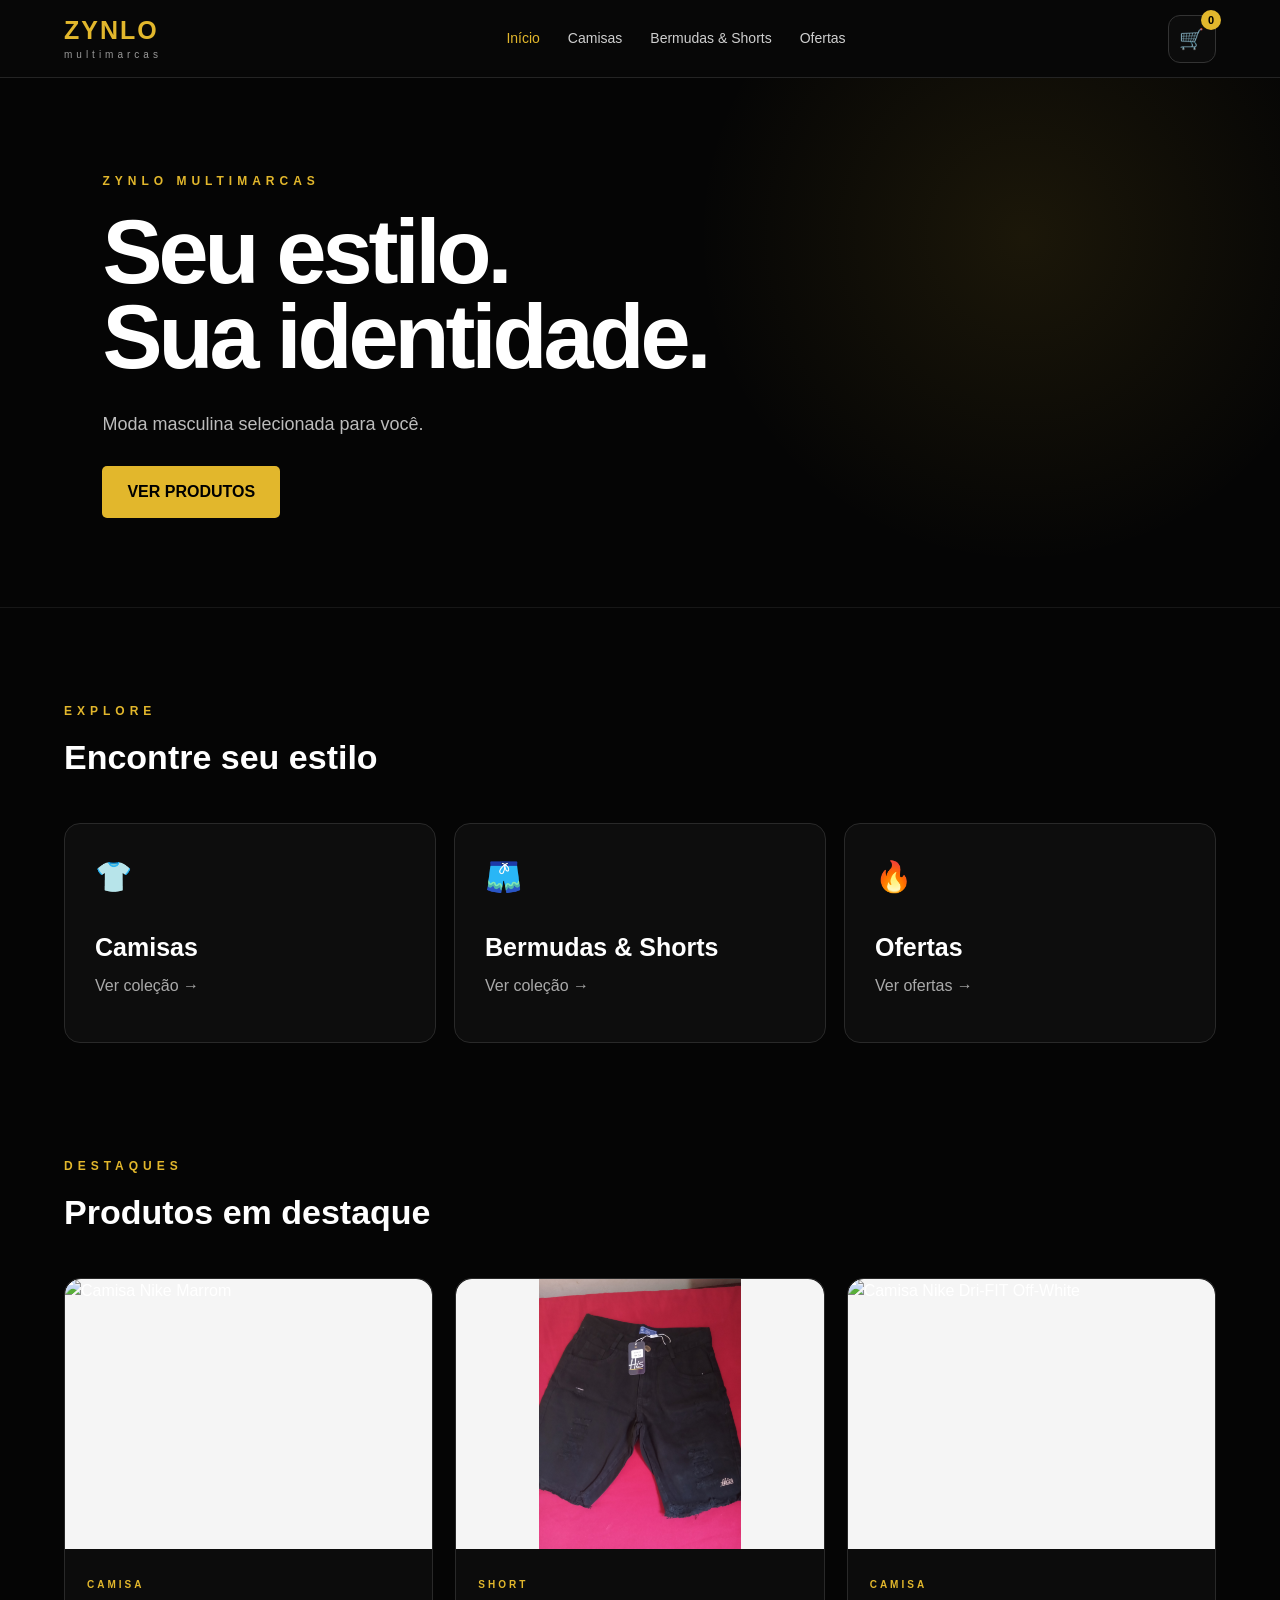
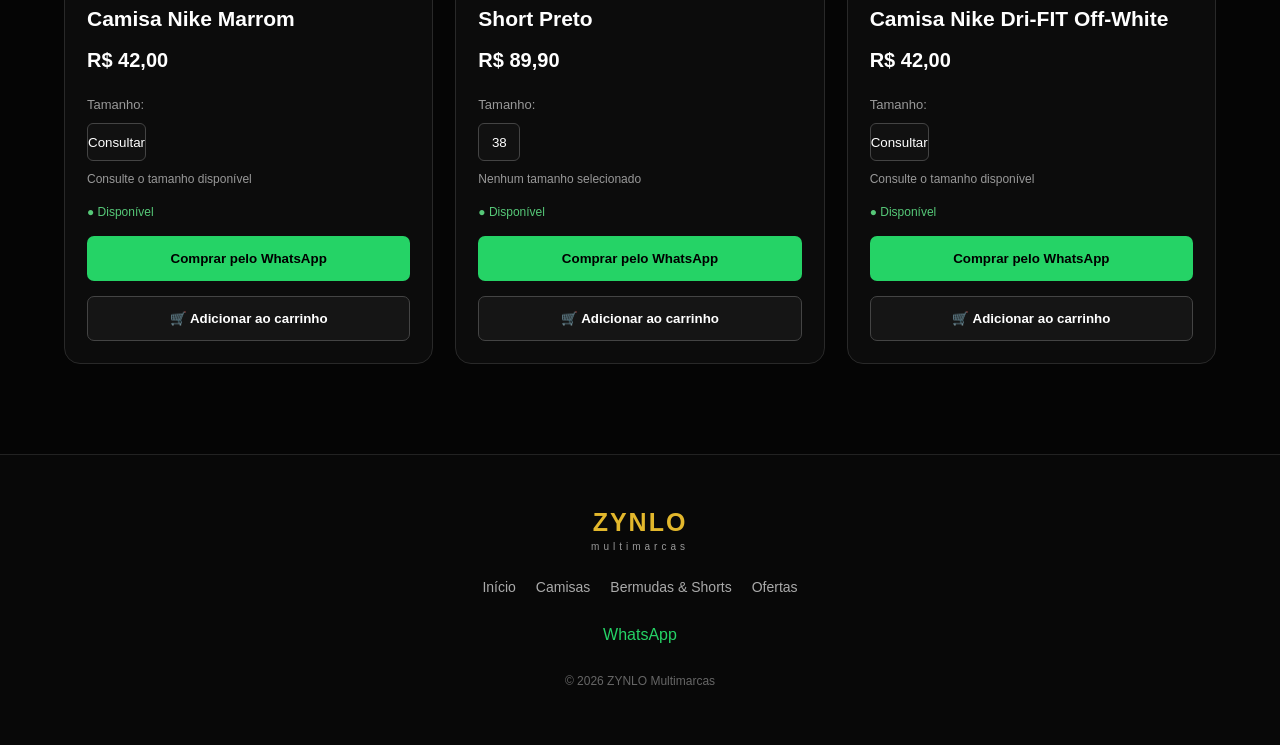
==== commit 2ad15651: "Update index.html" ====
--- a/index.html
+++ b/index.html
@@ -9,9 +9,7 @@
         name="viewport"
         content="width=device-width, initial-scale=1.0">
 
-    <title>
-        ZYNLO Multimarcas
-    </title>
+    <title>ZYNLO Multimarcas</title>
 
     <link
         rel="stylesheet"
@@ -22,723 +20,613 @@
 <body>
 
 
-    <!-- =========================
-         TOPO
-    ========================== -->
-
-    <header class="topo">
-
+<header class="topo">
+
+    <a
+        href="index.html"
+        class="logo">
+
+        <strong>ZYNLO</strong>
+
+        <span>multimarcas</span>
+
+    </a>
+
+
+    <nav class="menu">
 
         <a
             href="index.html"
-            class="logo">
-
-            <strong>
-                ZYNLO
-            </strong>
+            class="ativo">
+
+            Início
+
+        </a>
+
+        <a href="camisas.html">
+            Camisas
+        </a>
+
+        <a href="bermudas.html">
+            Bermudas & Shorts
+        </a>
+
+        <a href="ofertas.html">
+            Ofertas
+        </a>
+
+    </nav>
+
+
+    <button
+        class="botao-carrinho"
+        onclick="abrirCarrinho()">
+
+        🛒
+
+        <span id="contadorCarrinho">
+            0
+        </span>
+
+    </button>
+
+</header>
+
+
+
+<main>
+
+
+    <!-- HERO -->
+
+    <section class="hero">
+
+        <div class="hero-conteudo">
+
+            <span class="mini-titulo">
+                ZYNLO MULTIMARCAS
+            </span>
+
+            <h1>
+                Seu estilo.<br>
+                Sua identidade.
+            </h1>
+
+            <p>
+                Moda masculina selecionada para você.
+            </p>
+
+            <a
+                href="#produtos"
+                class="botao-principal">
+
+                VER PRODUTOS
+
+            </a>
+
+        </div>
+
+    </section>
+
+
+
+    <!-- CATEGORIAS -->
+
+    <section class="secao">
+
+        <div class="titulo-secao">
 
             <span>
-                multimarcas
+                EXPLORE
             </span>
 
-        </a>
-
-
-
-        <nav class="menu">
+            <h2>
+                Encontre seu estilo
+            </h2>
+
+        </div>
+
+
+        <div class="categorias">
 
 
             <a
-                href="index.html"
-                class="ativo">
-
-                Início
+                href="camisas.html"
+                class="categoria-card">
+
+                <div class="icone">
+                    👕
+                </div>
+
+                <h3>
+                    Camisas
+                </h3>
+
+                <p>
+                    Ver coleção →
+                </p>
 
             </a>
 
 
-            <a href="camisas.html">
-                Camisas
+
+            <a
+                href="bermudas.html"
+                class="categoria-card">
+
+                <div class="icone">
+                    🩳
+                </div>
+
+                <h3>
+                    Bermudas & Shorts
+                </h3>
+
+                <p>
+                    Ver coleção →
+                </p>
+
             </a>
 
 
-            <a href="bermudas.html">
-                Bermudas & Shorts
+
+            <a
+                href="ofertas.html"
+                class="categoria-card oferta-card">
+
+                <div class="icone">
+                    🔥
+                </div>
+
+                <h3>
+                    Ofertas
+                </h3>
+
+                <p>
+                    Ver ofertas →
+                </p>
+
             </a>
 
 
-            <a href="ofertas.html">
-                Ofertas
-            </a>
-
-
-        </nav>
-
-
-
-        <button
-            class="botao-carrinho"
-            onclick="abrirCarrinho()">
-
-            🛒
-
-            <span id="contadorCarrinho">
-                0
+        </div>
+
+    </section>
+
+
+
+    <!-- PRODUTOS -->
+
+    <section
+        class="secao produtos-secao"
+        id="produtos">
+
+
+        <div class="titulo-secao">
+
+            <span>
+                DESTAQUES
             </span>
 
-        </button>
-
-
-    </header>
-
-
-
-    <!-- =========================
-         HERO
-    ========================== -->
-
-    <main>
-
-
-        <section class="hero">
-
-
-            <div class="hero-conteudo">
-
-
-                <span>
-                    ZYNLO MULTIMARCAS
-                </span>
-
-
-                <h1>
-                    Seu estilo.<br>
-                    Sua identidade.
-                </h1>
-
-
-                <p>
-                    Peças selecionadas para quem gosta de
-                    vestir o próprio estilo.
-                </p>
-
-
-                <a
-                    href="camisas.html"
-                    class="botao-principal">
-
-                    Ver produtos
-
-                </a>
-
-
-            </div>
-
-
-        </section>
-
-
-
-        <!-- =========================
-             CATEGORIAS
-        ========================== -->
-
-        <section class="secao">
-
-
-            <div class="secao-topo">
-
-                <span>
-                    CATEGORIAS
-                </span>
-
-                <h2>
-                    Encontre seu estilo
-                </h2>
-
-            </div>
-
-
-
-            <div class="categorias-grid">
-
-
-                <a
-                    href="camisas.html"
-                    class="categoria-card">
+            <h2>
+                Produtos em destaque
+            </h2>
+
+        </div>
+
+
+
+        <div class="produtos-grid">
+
+
+            <!-- CAMISA NIKE MARROM -->
+
+            <article class="produto-card">
+
+                <div class="produto-foto">
+
+                    <img
+                        src="camisa-nike-marrom.png"
+                        alt="Camisa Nike Marrom">
+
+                </div>
+
+
+                <div class="produto-info">
+
+                    <span class="produto-categoria">
+                        CAMISA
+                    </span>
+
 
                     <h3>
-                        Camisas
+                        Camisa Nike Marrom
                     </h3>
 
-                    <p>
-                        Confira nossas camisas disponíveis.
-                    </p>
-
-                </a>
-
-
-
-                <a
-                    href="bermudas.html"
-                    class="categoria-card">
-
-                    <h3>
-                        Bermudas & Shorts
-                    </h3>
-
-                    <p>
-                        Shorts selecionados para seu estilo.
-                    </p>
-
-                </a>
-
-
-
-                <a
-                    href="ofertas.html"
-                    class="categoria-card">
-
-                    <h3>
-                        Ofertas
-                    </h3>
-
-                    <p>
-                        Produtos e oportunidades especiais.
-                    </p>
-
-                </a>
-
-
-            </div>
-
-
-        </section>
-
-
-
-        <!-- =========================
-             PRODUTOS EM DESTAQUE
-        ========================== -->
-
-        <section class="secao produtos-secao">
-
-
-            <div class="secao-topo">
-
-
-                <span>
-                    DISPONÍVEIS
-                </span>
-
-
-                <h2>
-                    Produtos em destaque
-                </h2>
-
-
-            </div>
-
-
-
-            <div class="produtos-grid">
-
-
-                <!-- =========================
-                     CAMISA NIKE MARROM
-                ========================== -->
-
-                <article class="produto-card">
-
-
-                    <div class="produto-foto">
-
-                        <img
-                            src="camisa-nike-marrom.png"
-                            alt="Camisa Nike Marrom">
-
-                    </div>
-
-
-
-                    <div class="produto-info">
-
-
-                        <span class="produto-categoria">
-                            CAMISA
+
+                    <strong class="produto-preco">
+                        R$ 42,00
+                    </strong>
+
+
+                    <div class="tamanhos">
+
+                        <span>
+                            Tamanho:
                         </span>
 
-
-                        <h3>
-                            Camisa Nike Marrom
-                        </h3>
-
-
-                        <strong class="produto-preco">
-                            R$ 42,00
-                        </strong>
-
-
-
-                        <div class="tamanhos">
-
-
-                            <span>
-                                Tamanho:
-                            </span>
-
-
-                            <button
-                                onclick="comprarProduto(
-                                    'Camisa Nike Marrom',
-                                    '42,00'
-                                )">
-
-                                Consultar
-
-                            </button>
-
-
-                        </div>
-
-
-
-                        <p class="tamanho-escolhido">
-
-                            Consulte o tamanho disponível pelo WhatsApp
-
-                        </p>
-
-
-
-                        <span class="disponivel">
-
-                            ● Disponível
-
-                        </span>
-
-
-
                         <button
-                            class="botao-comprar"
                             onclick="comprarProduto(
                                 'Camisa Nike Marrom',
                                 '42,00'
                             )">
 
-                            Comprar pelo WhatsApp
+                            Consultar
 
                         </button>
 
-
+                    </div>
+
+
+                    <p class="tamanho-escolhido">
+                        Consulte o tamanho disponível
+                    </p>
+
+
+                    <span class="disponivel">
+                        ● Disponível
+                    </span>
+
+
+                    <button
+                        class="botao-comprar"
+                        onclick="comprarProduto(
+                            'Camisa Nike Marrom',
+                            '42,00'
+                        )">
+
+                        Comprar pelo WhatsApp
+
+                    </button>
+
+
+                    <button
+                        class="botao-carrinho-produto"
+                        onclick="adicionarCarrinho(
+                            'Camisa Nike Marrom',
+                            42.00,
+                            'camisa-nike-marrom.png'
+                        )">
+
+                        🛒 Adicionar ao carrinho
+
+                    </button>
+
+                </div>
+
+            </article>
+
+
+
+            <!-- SHORT PRETO -->
+
+            <article class="produto-card">
+
+                <div class="produto-foto">
+
+                    <img
+                        src="short-preto.jpg"
+                        alt="Short Preto">
+
+                </div>
+
+
+                <div class="produto-info">
+
+                    <span class="produto-categoria">
+                        SHORT
+                    </span>
+
+
+                    <h3>
+                        Short Preto
+                    </h3>
+
+
+                    <strong class="produto-preco">
+                        R$ 89,90
+                    </strong>
+
+
+                    <div class="tamanhos">
+
+                        <span>
+                            Tamanho:
+                        </span>
 
                         <button
-                            class="botao-carrinho-produto"
-                            onclick="adicionarCarrinho(
-                                'Camisa Nike Marrom',
-                                42.00,
-                                'camisa-nike-marrom.png'
+                            onclick="selecionarTamanho(
+                                this,
+                                'Short Preto'
                             )">
 
-                            🛒 Adicionar ao carrinho
+                            38
 
                         </button>
 
-
                     </div>
 
-                </article>
-
-
-
-                <!-- =========================
-                     SHORT PRETO
-                ========================== -->
-
-                <article class="produto-card">
-
-
-                    <div class="produto-foto">
-
-                        <img
-                            src="short-preto.jpg"
-                            alt="Short Preto">
-
-                    </div>
-
-
-
-                    <div class="produto-info">
-
-
-                        <span class="produto-categoria">
-                            SHORT
+
+                    <p class="tamanho-escolhido">
+                        Nenhum tamanho selecionado
+                    </p>
+
+
+                    <span class="disponivel">
+                        ● Disponível
+                    </span>
+
+
+                    <button
+                        class="botao-comprar"
+                        onclick="comprarProduto(
+                            'Short Preto',
+                            '89,90',
+                            '38'
+                        )">
+
+                        Comprar pelo WhatsApp
+
+                    </button>
+
+
+                    <button
+                        class="botao-carrinho-produto"
+                        onclick="adicionarCarrinho(
+                            'Short Preto',
+                            89.90,
+                            'short-preto.jpg',
+                            '38'
+                        )">
+
+                        🛒 Adicionar ao carrinho
+
+                    </button>
+
+                </div>
+
+            </article>
+
+
+
+            <!-- CAMISA NIKE OFF-WHITE -->
+
+            <article class="produto-card">
+
+                <div class="produto-foto">
+
+                    <img
+                        src="camisa-nike-offwhite.png"
+                        alt="Camisa Nike Dri-FIT Off-White">
+
+                </div>
+
+
+                <div class="produto-info">
+
+                    <span class="produto-categoria">
+                        CAMISA
+                    </span>
+
+
+                    <h3>
+                        Camisa Nike Dri-FIT Off-White
+                    </h3>
+
+
+                    <strong class="produto-preco">
+                        R$ 42,00
+                    </strong>
+
+
+                    <div class="tamanhos">
+
+                        <span>
+                            Tamanho:
                         </span>
 
-
-                        <h3>
-                            Short Preto
-                        </h3>
-
-
-                        <strong class="produto-preco">
-                            R$ 89,90
-                        </strong>
-
-
-
-                        <div class="tamanhos">
-
-
-                            <span>
-                                Tamanho:
-                            </span>
-
-
-                            <button
-                                onclick="selecionarTamanho(
-                                    this,
-                                    'Short Preto'
-                                )">
-
-                                38
-
-                            </button>
-
-
-                        </div>
-
-
-
-                        <p class="tamanho-escolhido">
-
-                            Nenhum tamanho selecionado
-
-                        </p>
-
-
-
-                        <span class="disponivel">
-
-                            ● Disponível
-
-                        </span>
-
-
-
                         <button
-                            class="botao-comprar"
-                            onclick="comprarProduto(
-                                'Short Preto',
-                                '89,90',
-                                '38'
-                            )">
-
-                            Comprar pelo WhatsApp
-
-                        </button>
-
-
-
-                        <button
-                            class="botao-carrinho-produto"
-                            onclick="adicionarCarrinho(
-                                'Short Preto',
-                                89.90,
-                                'short-preto.jpg',
-                                '38'
-                            )">
-
-                            🛒 Adicionar ao carrinho
-
-                        </button>
-
-
-                    </div>
-
-                </article>
-
-
-
-                <!-- =========================
-                     CAMISA NIKE DRI-FIT OFF-WHITE
-                ========================== -->
-
-                <article class="produto-card">
-
-
-                    <div class="produto-foto">
-
-                        <img
-                            src="camisa-nike-offwhite.png"
-                            alt="Camisa Nike Dri-FIT Off-White">
-
-                    </div>
-
-
-
-                    <div class="produto-info">
-
-
-                        <span class="produto-categoria">
-                            CAMISA
-                        </span>
-
-
-                        <h3>
-                            Camisa Nike Dri-FIT Off-White
-                        </h3>
-
-
-                        <strong class="produto-preco">
-                            R$ 42,00
-                        </strong>
-
-
-
-                        <div class="tamanhos">
-
-
-                            <span>
-                                Tamanho:
-                            </span>
-
-
-                            <button
-                                onclick="comprarProduto(
-                                    'Camisa Nike Dri-FIT Off-White',
-                                    '42,00'
-                                )">
-
-                                Consultar
-
-                            </button>
-
-
-                        </div>
-
-
-
-                        <p class="tamanho-escolhido">
-
-                            Consulte o tamanho disponível pelo WhatsApp
-
-                        </p>
-
-
-
-                        <span class="disponivel">
-
-                            ● Disponível
-
-                        </span>
-
-
-
-                        <button
-                            class="botao-comprar"
                             onclick="comprarProduto(
                                 'Camisa Nike Dri-FIT Off-White',
                                 '42,00'
                             )">
 
-                            Comprar pelo WhatsApp
+                            Consultar
 
                         </button>
 
-
-
-                        <button
-                            class="botao-carrinho-produto"
-                            onclick="adicionarCarrinho(
-                                'Camisa Nike Dri-FIT Off-White',
-                                42.00,
-                                'camisa-nike-offwhite.png'
-                            )">
-
-                            🛒 Adicionar ao carrinho
-
-                        </button>
-
-
                     </div>
 
-                </article>
-
-
-            </div>
-
-
-        </section>
-
-
-    </main>
-
-
-
-    <!-- =========================
-         FUNDO DO CARRINHO
-    ========================== -->
+
+                    <p class="tamanho-escolhido">
+                        Consulte o tamanho disponível
+                    </p>
+
+
+                    <span class="disponivel">
+                        ● Disponível
+                    </span>
+
+
+                    <button
+                        class="botao-comprar"
+                        onclick="comprarProduto(
+                            'Camisa Nike Dri-FIT Off-White',
+                            '42,00'
+                        )">
+
+                        Comprar pelo WhatsApp
+
+                    </button>
+
+
+                    <button
+                        class="botao-carrinho-produto"
+                        onclick="adicionarCarrinho(
+                            'Camisa Nike Dri-FIT Off-White',
+                            42.00,
+                            'camisa-nike-offwhite.png'
+                        )">
+
+                        🛒 Adicionar ao carrinho
+
+                    </button>
+
+                </div>
+
+            </article>
+
+
+        </div>
+
+    </section>
+
+
+</main>
+
+
+
+<!-- FUNDO DO CARRINHO -->
+
+<div
+    id="fundoCarrinho"
+    class="fundo-carrinho"
+    onclick="fecharCarrinho()">
+</div>
+
+
+
+<!-- CARRINHO -->
+
+<aside
+    id="carrinho"
+    class="carrinho">
+
+
+    <div class="carrinho-topo">
+
+        <h2>
+            Seu carrinho
+        </h2>
+
+        <button
+            onclick="fecharCarrinho()">
+
+            ✕
+
+        </button>
+
+    </div>
+
 
     <div
-        id="fundoCarrinho"
-        class="fundo-carrinho"
-        onclick="fecharCarrinho()">
+        id="listaCarrinho"
+        class="lista-carrinho">
+
+        <p class="carrinho-vazio">
+            Seu carrinho está vazio.
+        </p>
+
     </div>
 
 
-
-    <!-- =========================
-         CARRINHO
-    ========================== -->
-
-    <aside
-        id="carrinho"
-        class="carrinho">
-
-
-        <div class="carrinho-topo">
-
-
-            <h2>
-                Seu carrinho
-            </h2>
-
-
-            <button
-                onclick="fecharCarrinho()">
-
-                ✕
-
-            </button>
-
-
-        </div>
-
-
-
-        <div
-            id="listaCarrinho"
-            class="lista-carrinho">
-
-
-            <p class="carrinho-vazio">
-
-                Seu carrinho está vazio.
-
-            </p>
-
-
-        </div>
-
-
-
-        <div class="carrinho-final">
-
-
-            <strong>
-
-                Total:
-
-                <span id="totalCarrinho">
-
-                    R$ 0,00
-
-                </span>
-
-            </strong>
-
-
-
-            <button
-                class="botao-comprar"
-                onclick="finalizarCarrinho()">
-
-                Comprar pelo WhatsApp
-
-            </button>
-
-
-        </div>
-
-
-    </aside>
-
-
-
-    <!-- =========================
-         RODAPÉ
-    ========================== -->
-
-    <footer class="rodape">
-
-
-        <div class="logo">
-
-
-            <strong>
-                ZYNLO
-            </strong>
-
-
-            <span>
-                multimarcas
+    <div class="carrinho-final">
+
+        <strong>
+
+            Total:
+
+            <span id="totalCarrinho">
+                R$ 0,00
             </span>
 
-
-        </div>
-
-
-
-        <div class="rodape-links">
-
-
-            <a href="index.html">
-                Início
-            </a>
-
-
-            <a href="camisas.html">
-                Camisas
-            </a>
-
-
-            <a href="bermudas.html">
-                Bermudas & Shorts
-            </a>
-
-
-            <a href="ofertas.html">
-                Ofertas
-            </a>
-
-
-        </div>
-
-
-
-        <a
-            class="whatsapp-rodape"
-            href="https://wa.me/5582994335034"
-            target="_blank">
-
-            WhatsApp
-
-        </a>
-
-
-
-        <p>
-            © 2026 ZYNLO Multimarcas
-        </p>
-
-
-    </footer>
-
-
-
-    <script src="game.js"></script>
+        </strong>
+
+
+        <button
+            class="botao-comprar"
+            onclick="finalizarCarrinho()">
+
+            Comprar pelo WhatsApp
+
+        </button>
+
+    </div>
+
+</aside>
+
+
+
+<!-- RODAPÉ -->
+
+<footer class="rodape">
+
+
+    <div class="logo">
+
+        <strong>
+            ZYNLO
+        </strong>
+
+        <span>
+            multimarcas
+        </span>
+
+    </div>
+
+
+    <div class="rodape-links">
+
+        <a href="index.html">
+            Início
+        </a>
+
+        <a href="camisas.html">
+            Camisas
+        </a>
+
+        <a href="bermudas.html">
+            Bermudas & Shorts
+        </a>
+
+        <a href="ofertas.html">
+            Ofertas
+        </a>
+
+    </div>
+
+
+    <a
+        class="whatsapp-rodape"
+        href="https://wa.me/5582994335034"
+        target="_blank">
+
+        WhatsApp
+
+    </a>
+
+
+    <p>
+        © 2026 ZYNLO Multimarcas
+    </p>
+
+
+</footer>
+
+
+
+<script src="game.js"></script>
 
 </body>
 
-            </html>
+        </html>
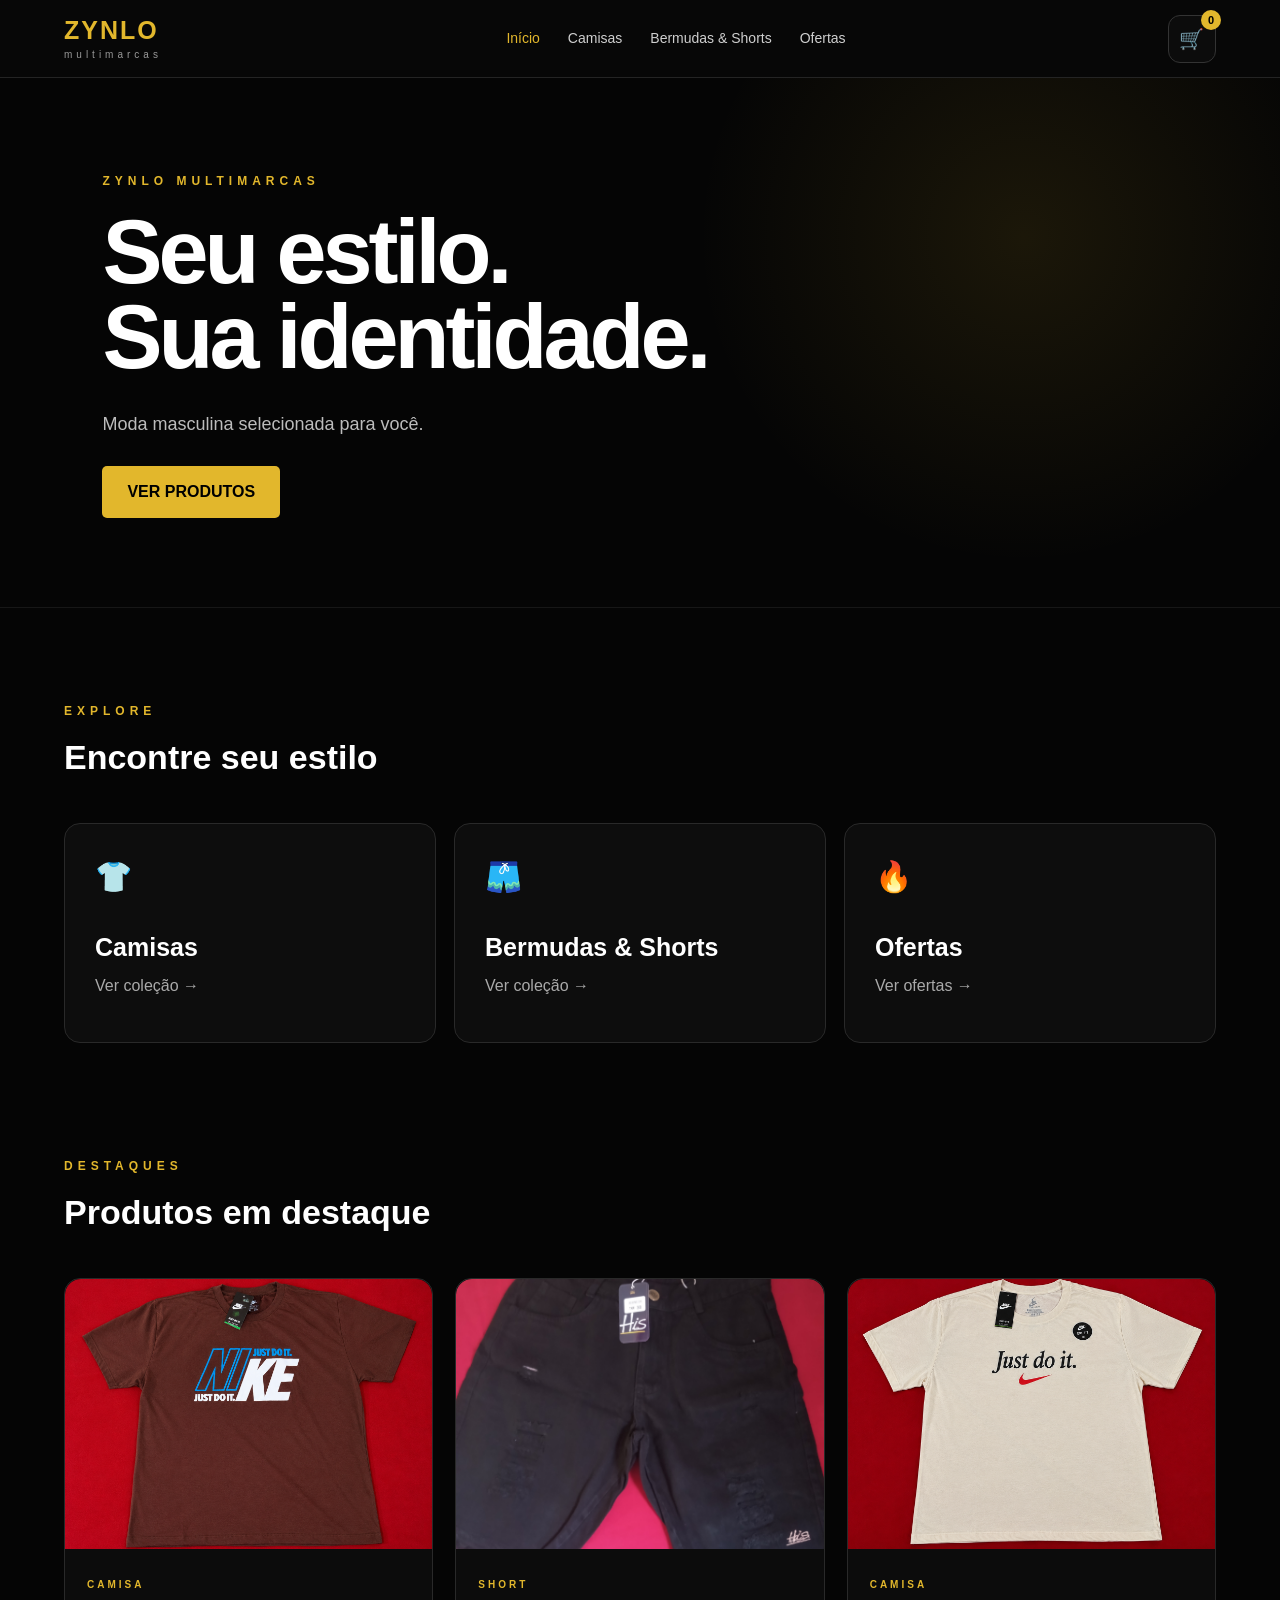
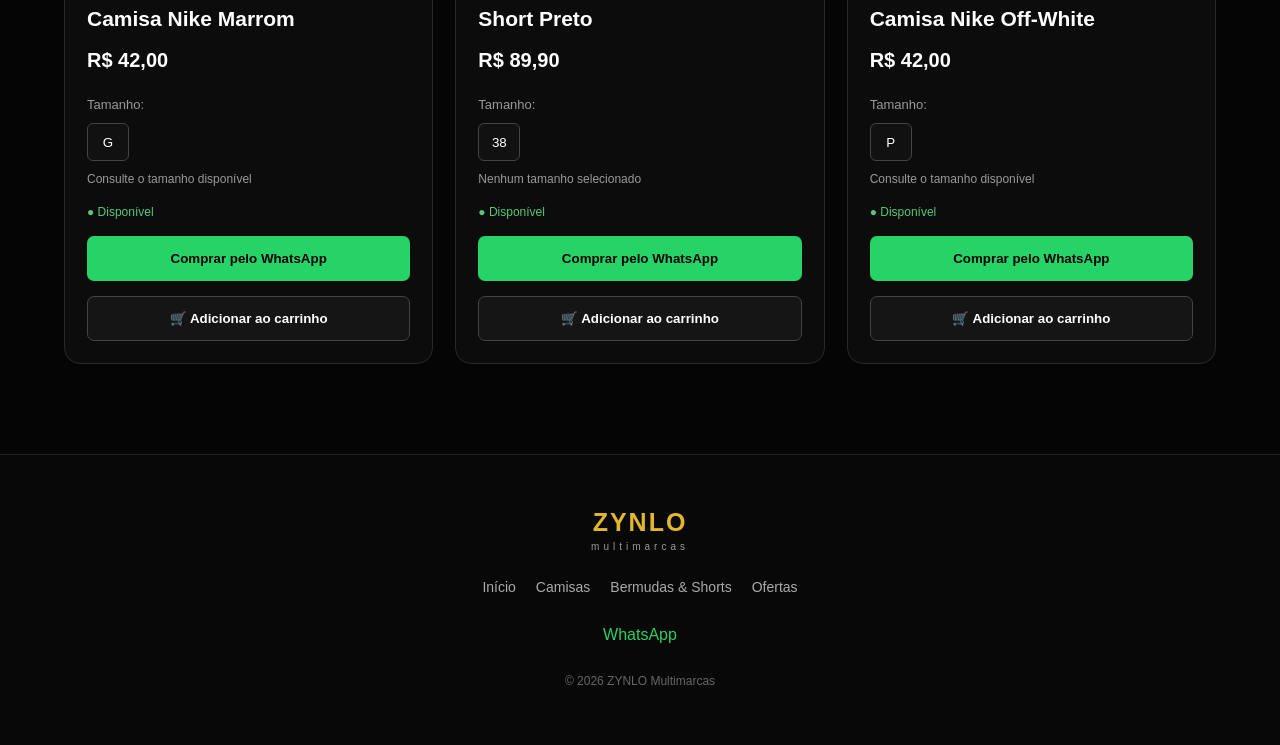
==== commit 172d9e6f: "Update index.html" ====
--- a/index.html
+++ b/index.html
@@ -261,7 +261,7 @@
                                 '42,00'
                             )">
 
-                            Consultar
+                            G
 
                         </button>
 
@@ -420,7 +420,7 @@
 
 
                     <h3>
-                        Camisa Nike Dri-FIT Off-White
+                        Camisa Nike Off-White
                     </h3>
 
 
@@ -437,11 +437,11 @@
 
                         <button
                             onclick="comprarProduto(
-                                'Camisa Nike Dri-FIT Off-White',
+                                'Camisa Nike Off-White',
                                 '42,00'
                             )">
 
-                            Consultar
+                            P
 
                         </button>
 
--- a/style.css
+++ b/style.css
@@ -290,31 +290,21 @@
 .produto-foto {
     width: 100%;
     height: 270px;
-    background: #f5f5f5;
+    background: #e00020;
     border-radius: 16px 16px 0 0;
     overflow: hidden;
     display: flex;
     align-items: center;
     justify-content: center;
 }
-
 .produto-foto img {
     width: 100%;
     height: 100%;
-    object-fit: contain;
+    object-fit: cover;
     object-position: center;
     display: block;
 }
-}
-
-
-.produto-foto img {
-    width: 100%;
-    height: 100%;
-    display: block;
-    object-fit: contain;
-    transition: .3s;
-}
+
 
 
 .produto-card:hover .produto-foto img {
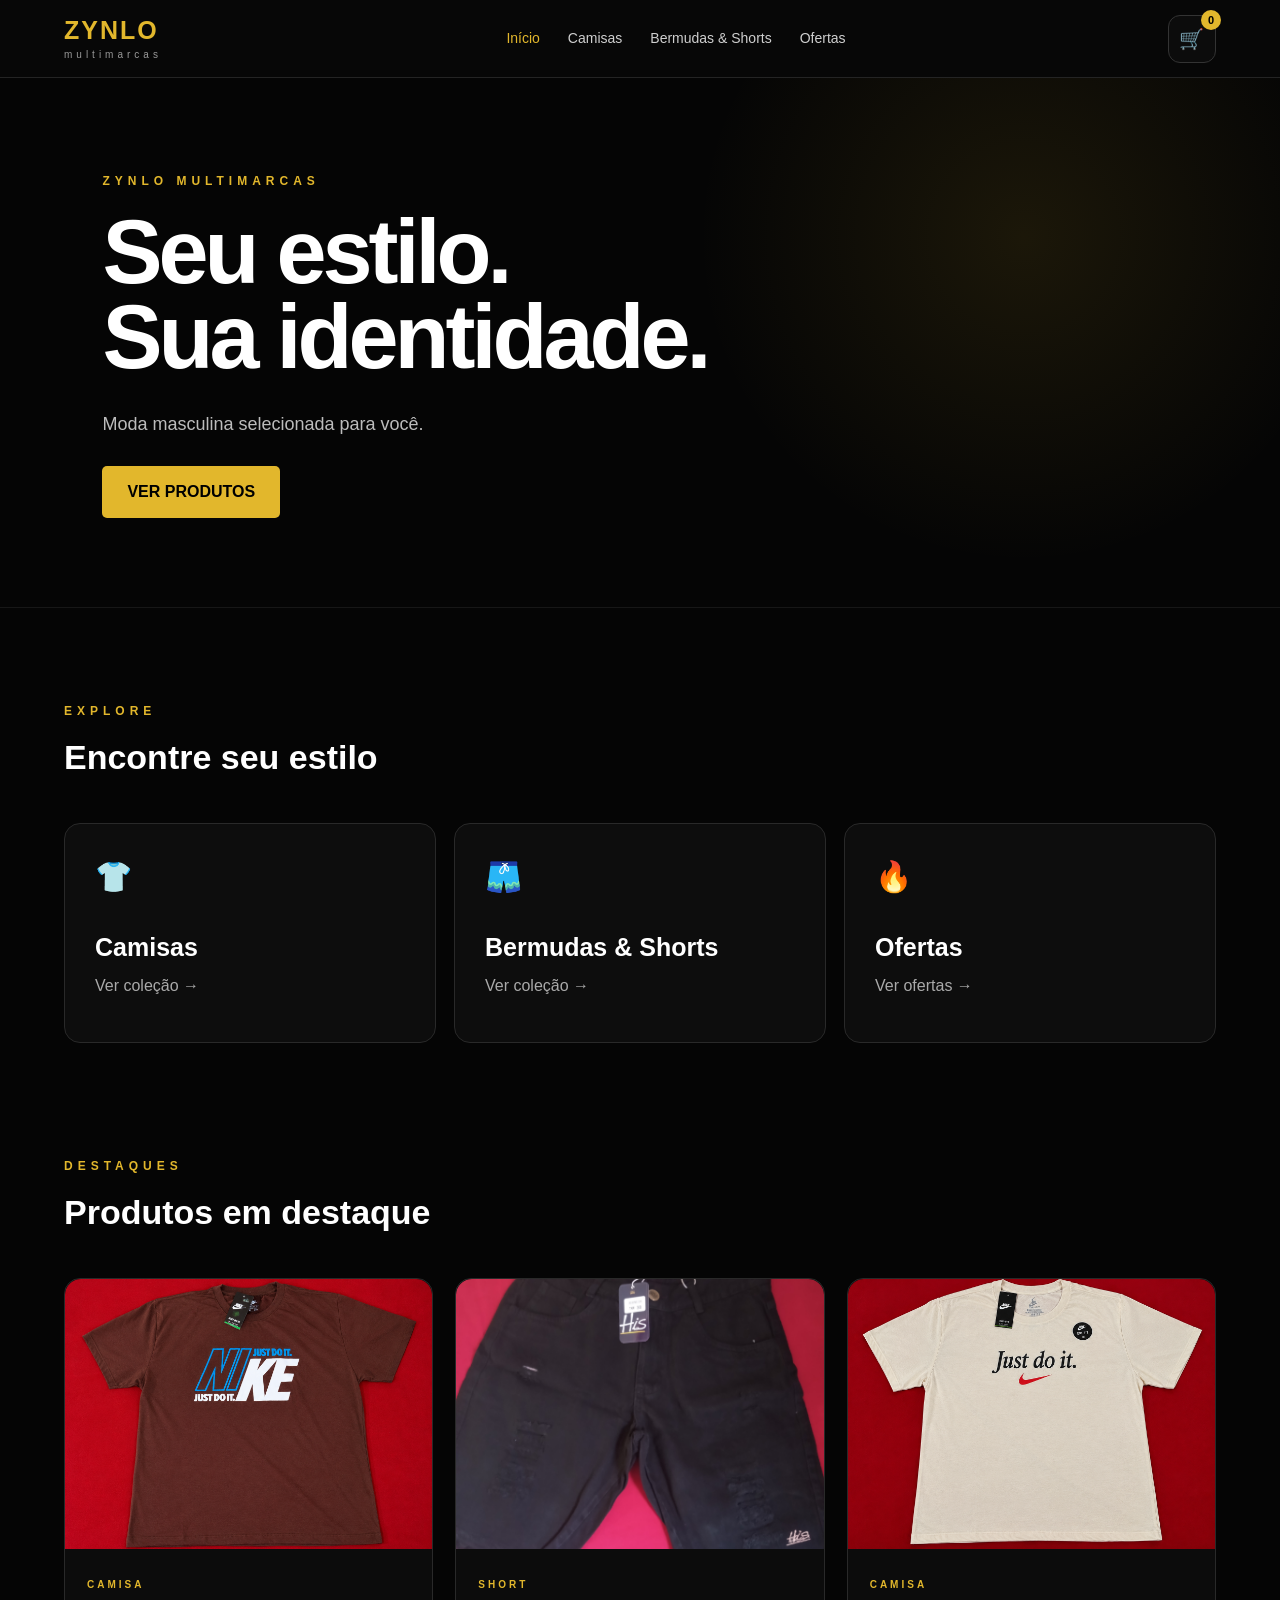
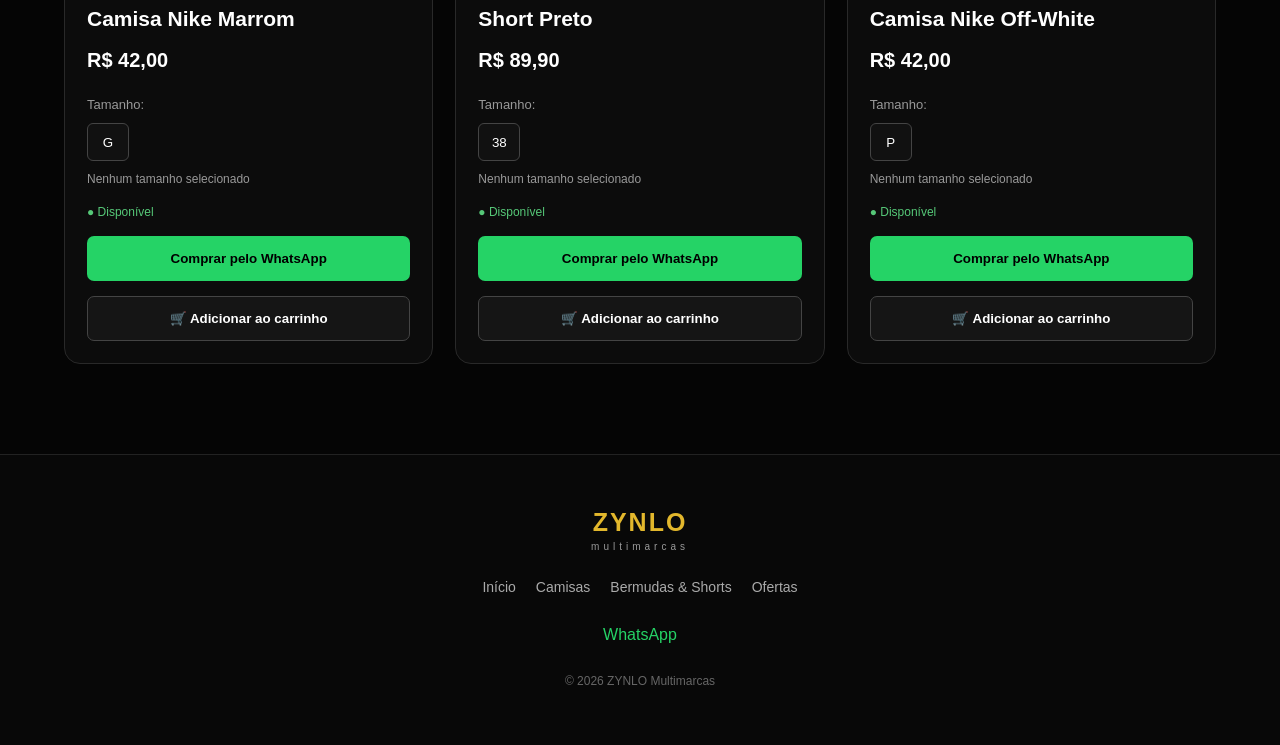
==== commit 071eed0e: "Update index.html" ====
--- a/index.html
+++ b/index.html
@@ -269,7 +269,7 @@
 
 
                     <p class="tamanho-escolhido">
-                        Consulte o tamanho disponível
+                        Nenhum tamanho selecionado 
                     </p>
 
 
@@ -449,7 +449,7 @@
 
 
                     <p class="tamanho-escolhido">
-                        Consulte o tamanho disponível
+                        Nenhum tamanho selecionado 
                     </p>
 
 
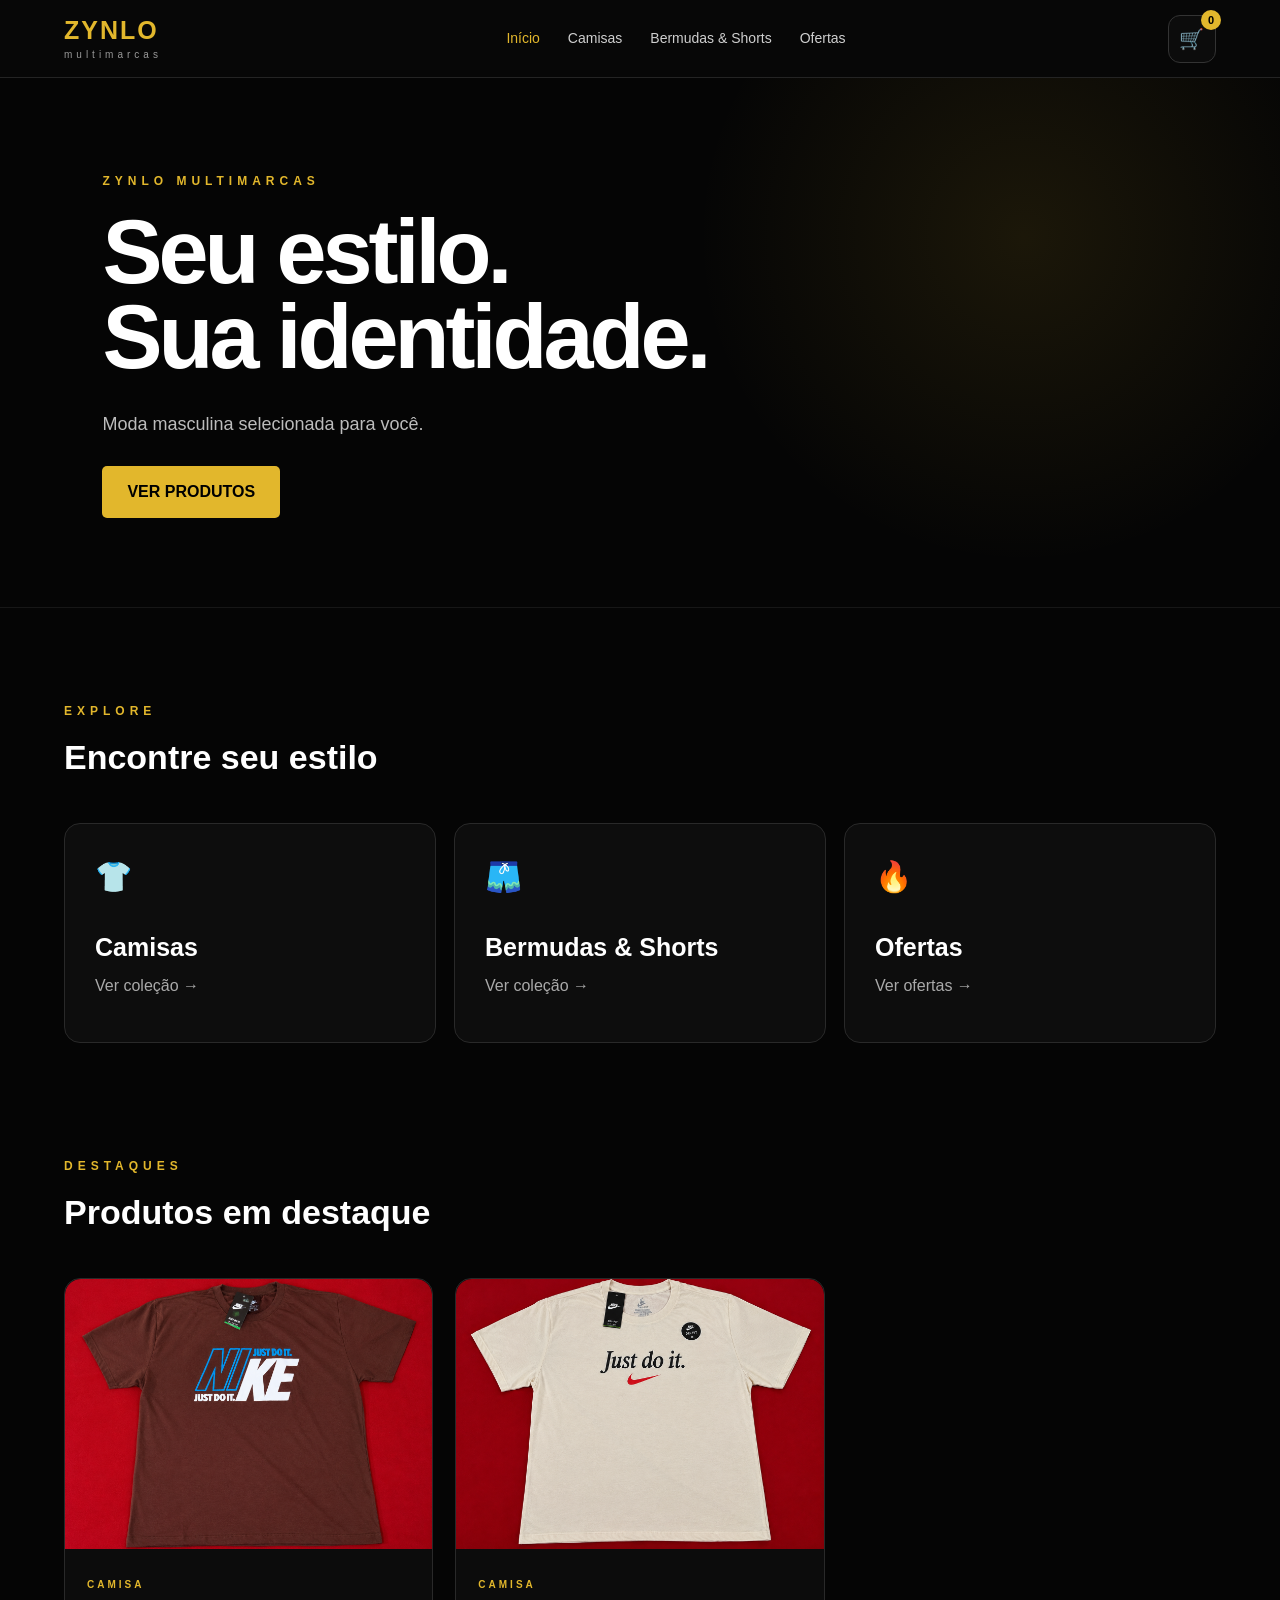
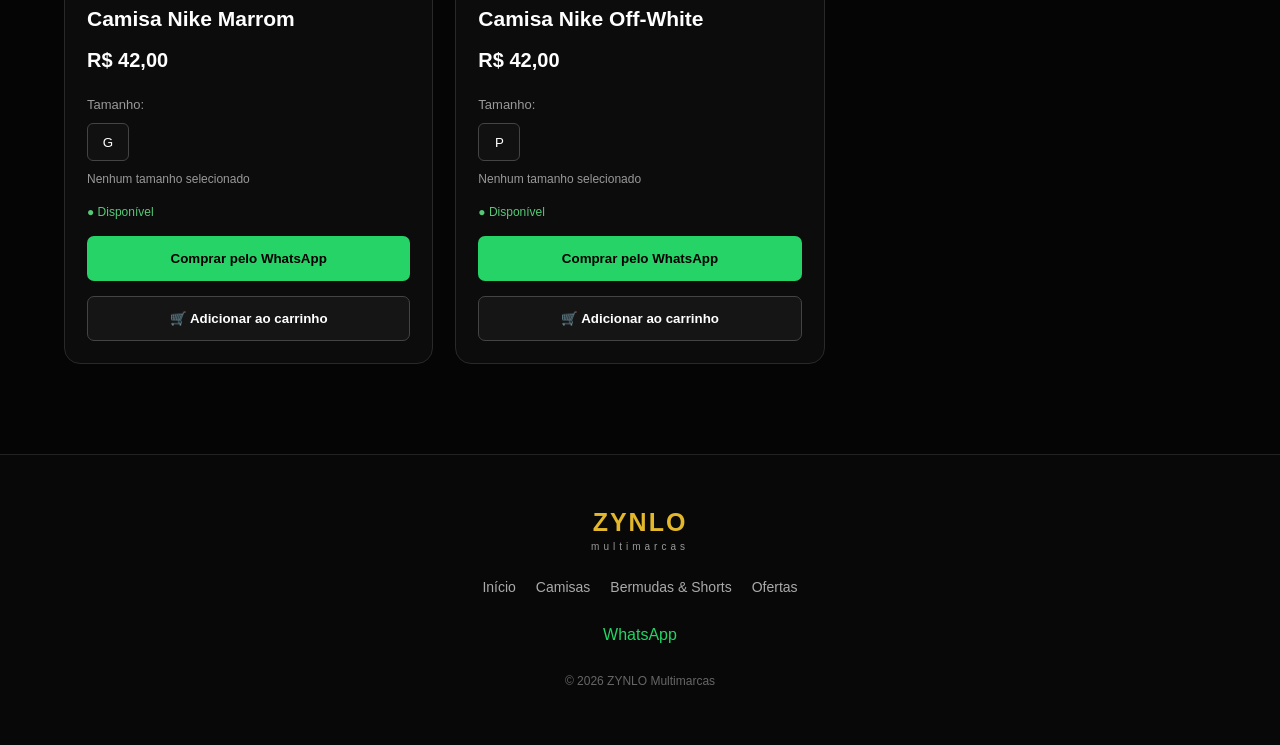
==== commit efb65cb6: "Update index.html" ====
--- a/index.html
+++ b/index.html
@@ -256,12 +256,9 @@
                         </span>
 
                         <button
-                            onclick="comprarProduto(
-                                'Camisa Nike Marrom',
-                                '42,00'
-                            )">
-
-                            G
+    onclick="selecionarTamanho(this, 'Camisa Nike marrom')">
+
+    G
 
                         </button>
 
@@ -308,15 +305,19 @@
 
 
 
-            <!-- SHORT PRETO -->
+            
+
+
+
+            <!-- CAMISA NIKE OFF-WHITE -->
 
             <article class="produto-card">
 
                 <div class="produto-foto">
 
                     <img
-                        src="short-preto.jpg"
-                        alt="Short Preto">
+                        src="camisa-nike-offwhite.png"
+                        alt="Camisa Nike Dri-FIT Off-White">
 
                 </div>
 
@@ -324,17 +325,17 @@
                 <div class="produto-info">
 
                     <span class="produto-categoria">
-                        SHORT
+                        CAMISA
                     </span>
 
 
                     <h3>
-                        Short Preto
+                        Camisa Nike Off-White
                     </h3>
 
 
                     <strong class="produto-preco">
-                        R$ 89,90
+                        R$ 42,00
                     </strong>
 
 
@@ -345,103 +346,9 @@
                         </span>
 
                         <button
-                            onclick="selecionarTamanho(
-                                this,
-                                'Short Preto'
-                            )">
-
-                            38
-
-                        </button>
-
-                    </div>
-
-
-                    <p class="tamanho-escolhido">
-                        Nenhum tamanho selecionado
-                    </p>
-
-
-                    <span class="disponivel">
-                        ● Disponível
-                    </span>
-
-
-                    <button
-                        class="botao-comprar"
-                        onclick="comprarProduto(
-                            'Short Preto',
-                            '89,90',
-                            '38'
-                        )">
-
-                        Comprar pelo WhatsApp
-
-                    </button>
-
-
-                    <button
-                        class="botao-carrinho-produto"
-                        onclick="adicionarCarrinho(
-                            'Short Preto',
-                            89.90,
-                            'short-preto.jpg',
-                            '38'
-                        )">
-
-                        🛒 Adicionar ao carrinho
-
-                    </button>
-
-                </div>
-
-            </article>
-
-
-
-            <!-- CAMISA NIKE OFF-WHITE -->
-
-            <article class="produto-card">
-
-                <div class="produto-foto">
-
-                    <img
-                        src="camisa-nike-offwhite.png"
-                        alt="Camisa Nike Dri-FIT Off-White">
-
-                </div>
-
-
-                <div class="produto-info">
-
-                    <span class="produto-categoria">
-                        CAMISA
-                    </span>
-
-
-                    <h3>
-                        Camisa Nike Off-White
-                    </h3>
-
-
-                    <strong class="produto-preco">
-                        R$ 42,00
-                    </strong>
-
-
-                    <div class="tamanhos">
-
-                        <span>
-                            Tamanho:
-                        </span>
-
-                        <button
-                            onclick="comprarProduto(
-                                'Camisa Nike Off-White',
-                                '42,00'
-                            )">
-
-                            P
+    onclick="selecionarTamanho(this, 'Camisa Nike Off-White')">
+
+    P
 
                         </button>
 
